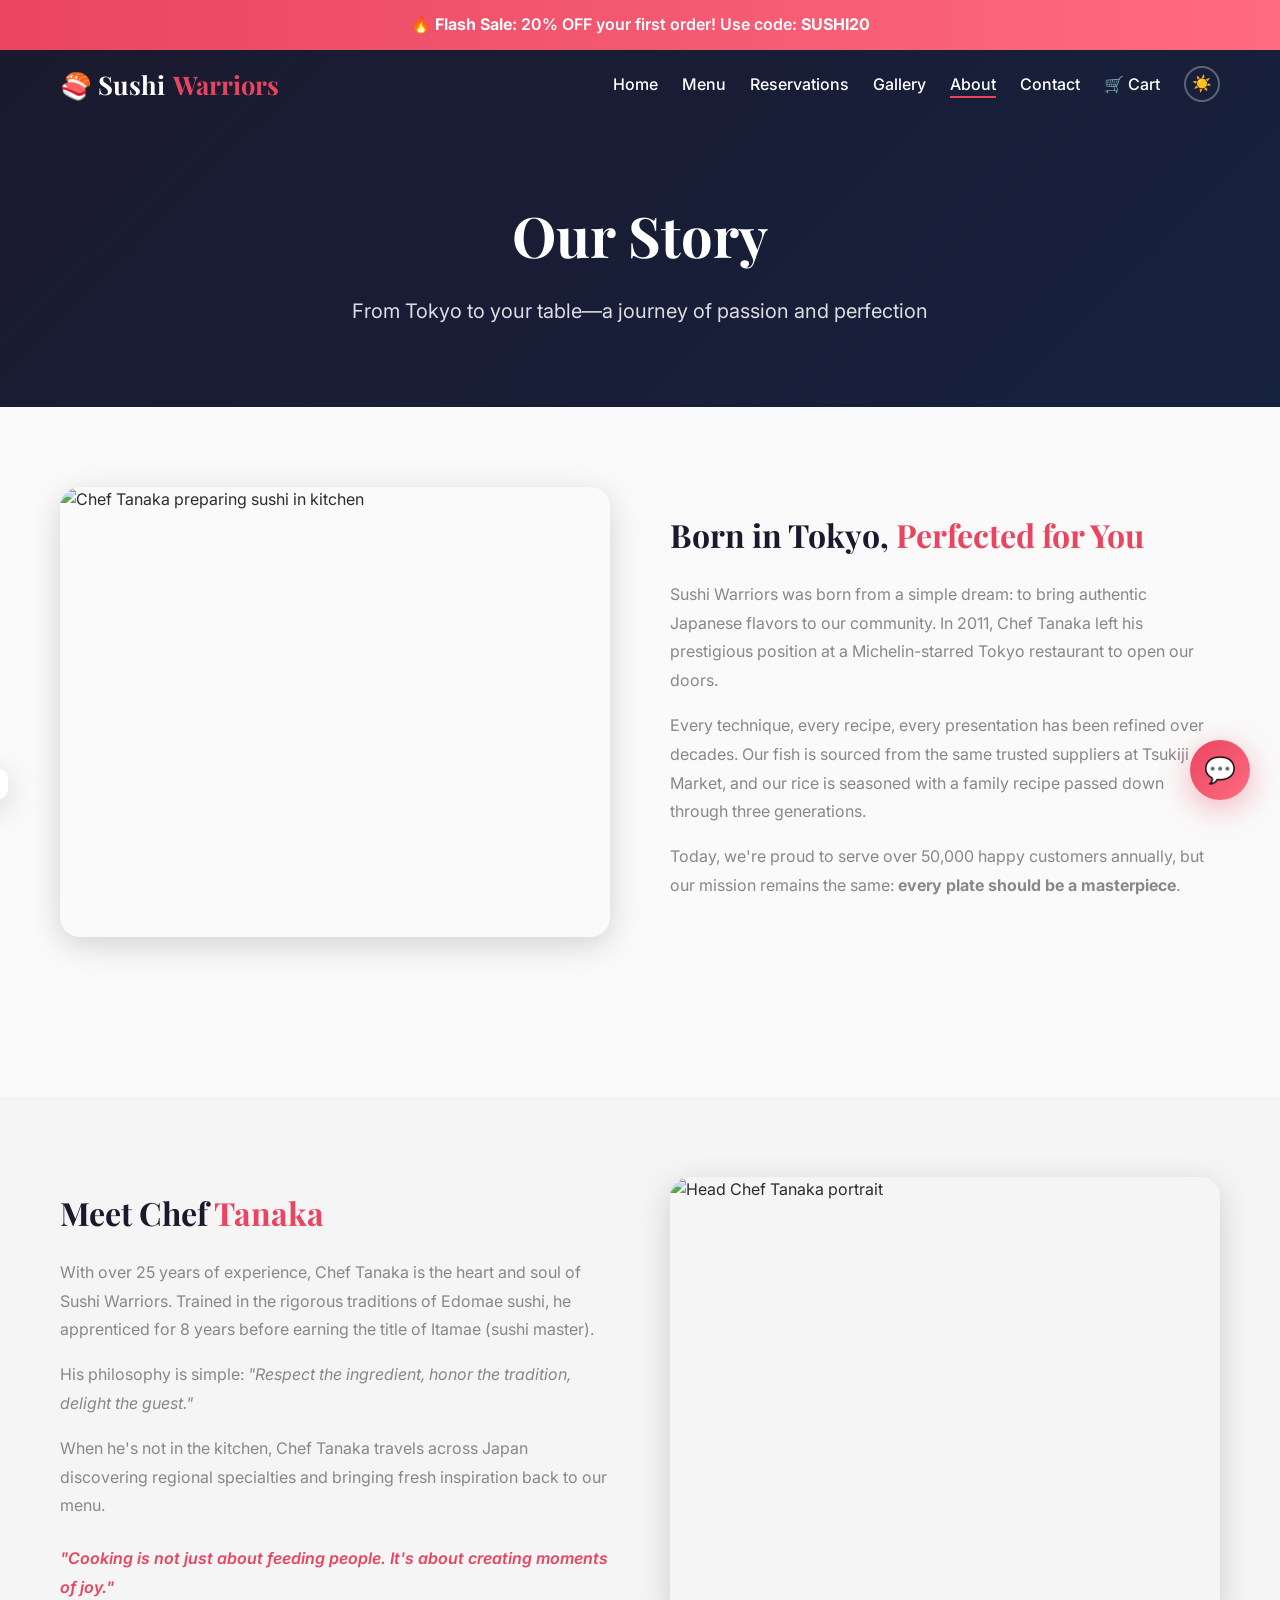
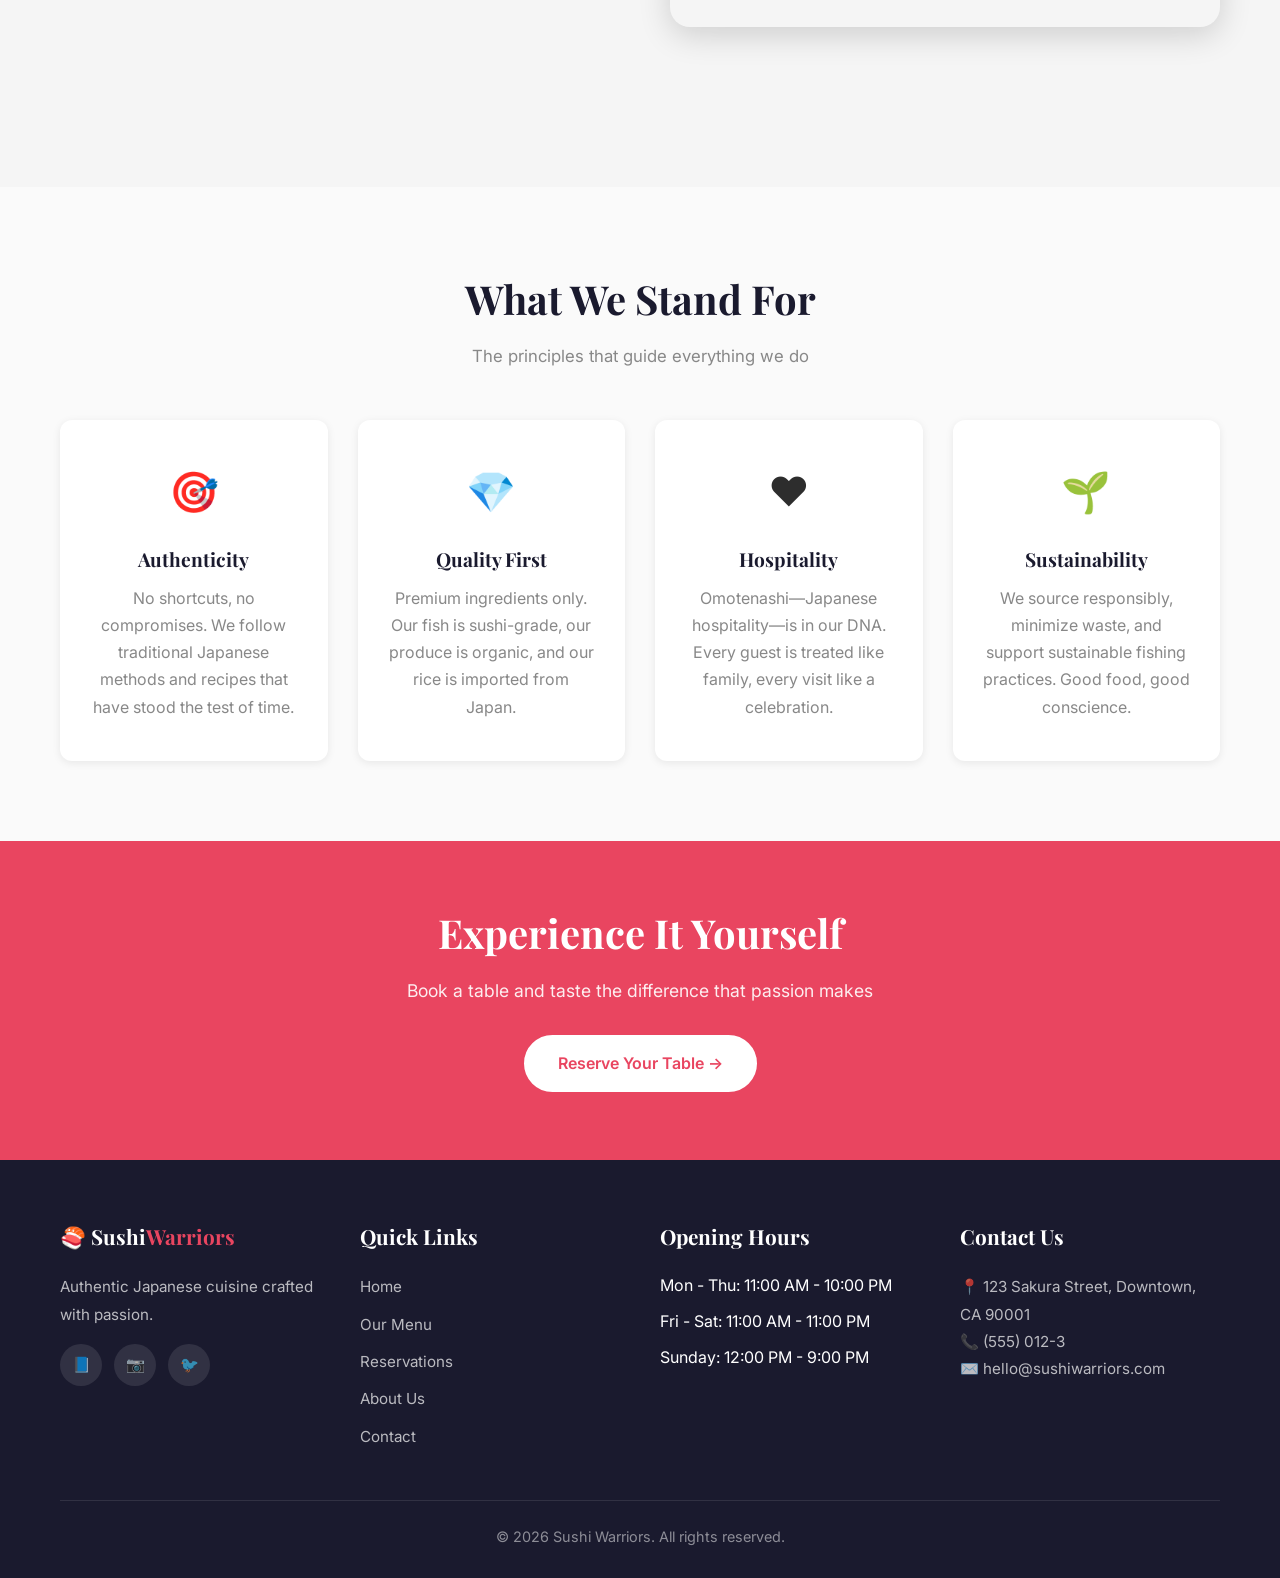
==== about.html @ fa650b47 "Resturant demo" ====
<!DOCTYPE html>
<html lang="en">
<head>
    <meta charset="UTF-8">
    <meta name="viewport" content="width=device-width, initial-scale=1.0">
    <meta name="description" content="Learn about Sushi Warriors - our story, master chefs, and commitment to authentic Japanese cuisine. 15+ years of culinary excellence.">
    <meta name="keywords" content="about sushi restaurant, Japanese chef, restaurant story, authentic Japanese cuisine">
    <title>About Us | Sushi Warriors - Our Story & Chefs</title>
    <link rel="icon" type="image/svg+xml" href="data:image/svg+xml,<svg xmlns='http://www.w3.org/2000/svg' viewBox='0 0 100 100'><text y='.9em' font-size='90'>🍣</text></svg>">
    <link rel="preconnect" href="https://fonts.googleapis.com">
    <link rel="preconnect" href="https://fonts.gstatic.com" crossorigin>
    <link href="https://fonts.googleapis.com/css2?family=Inter:wght@400;500;600;700&family=Playfair+Display:wght@400;600;700&display=swap" rel="stylesheet">
    <link rel="stylesheet" href="css/style.css">
</head>
<body>
    <!-- Header -->
    <header class="header" id="header">
        <div class="container">
            <nav class="nav">
                <a href="index.html" class="logo">🍣 Sushi<span>Warriors</span></a>
                <ul class="nav-menu" id="navMenu">
                    <li><a href="index.html" class="nav-link">Home</a></li>
                    <li><a href="menu.html" class="nav-link">Menu</a></li>
                    <li><a href="reservations.html" class="nav-link">Reservations</a></li>
                    <li><a href="gallery.html" class="nav-link">Gallery</a></li>
                    <li><a href="about.html" class="nav-link active">About</a></li>
                    <li><a href="contact.html" class="nav-link">Contact</a></li>
                    <li>
                        <a href="cart.html" class="nav-link nav-cart">
                            🛒 Cart
                            <span class="cart-count" id="cartCount">0</span>
                        </a>
                    </li>
                </ul>
                <div class="menu-toggle" id="menuToggle">
                    <span></span>
                    <span></span>
                    <span></span>
                </div>
            </nav>
        </div>
    </header>

    <main>
        <!-- Page Header -->
        <section class="page-header">
            <div class="container">
                <h1>Our Story</h1>
                <p>From Tokyo to your table—a journey of passion and perfection</p>
            </div>
        </section>

        <!-- Story Section -->
        <section class="section">
            <div class="container">
                <div class="about-story">
                    <div class="about-image reveal-left">
                        <img src="https://images.unsplash.com/photo-1556910103-1c02745aae4d?w=800&q=80" alt="Chef Tanaka preparing sushi in kitchen">
                    </div>
                    <div class="about-text reveal-right">
                        <h2>Born in Tokyo, <span style="color: var(--secondary);">Perfected for You</span></h2>
                        <p>Sushi Warriors was born from a simple dream: to bring authentic Japanese flavors to our community. In 2011, Chef Tanaka left his prestigious position at a Michelin-starred Tokyo restaurant to open our doors.</p>
                        <p>Every technique, every recipe, every presentation has been refined over decades. Our fish is sourced from the same trusted suppliers at Tsukiji Market, and our rice is seasoned with a family recipe passed down through three generations.</p>
                        <p>Today, we're proud to serve over 50,000 happy customers annually, but our mission remains the same: <strong>every plate should be a masterpiece</strong>.</p>
                    </div>
                </div>
            </div>
        </section>

        <!-- Chef Profile -->
        <section class="section" style="background: var(--gray-light);">
            <div class="container">
                <div class="about-story" style="direction: rtl;">
                    <div class="about-image reveal-right" style="direction: ltr;">
                        <img src="https://images.unsplash.com/photo-1581299894007-aaa50297cf16?w=800&q=80" alt="Head Chef Tanaka portrait">
                    </div>
                    <div class="about-text reveal-left" style="direction: ltr;">
                        <h2>Meet Chef <span style="color: var(--secondary);">Tanaka</span></h2>
                        <p>With over 25 years of experience, Chef Tanaka is the heart and soul of Sushi Warriors. Trained in the rigorous traditions of Edomae sushi, he apprenticed for 8 years before earning the title of Itamae (sushi master).</p>
                        <p>His philosophy is simple: <em>"Respect the ingredient, honor the tradition, delight the guest."</em></p>
                        <p>When he's not in the kitchen, Chef Tanaka travels across Japan discovering regional specialties and bringing fresh inspiration back to our menu.</p>
                        <div style="margin-top: 24px;">
                            <p style="font-style: italic; color: var(--secondary); font-weight: 600;">"Cooking is not just about feeding people. It's about creating moments of joy."</p>
                        </div>
                    </div>
                </div>
            </div>
        </section>

        <!-- Values Section -->
        <section class="section">
            <div class="container">
                <h2 class="section-title reveal">What We Stand For</h2>
                <p class="section-subtitle reveal">The principles that guide everything we do</p>
                
                <div class="values-grid">
                    <div class="value-card reveal">
                        <div class="value-icon">🎯</div>
                        <h3 class="value-title">Authenticity</h3>
                        <p class="value-text">No shortcuts, no compromises. We follow traditional Japanese methods and recipes that have stood the test of time.</p>
                    </div>
                    
                    <div class="value-card reveal">
                        <div class="value-icon">💎</div>
                        <h3 class="value-title">Quality First</h3>
                        <p class="value-text">Premium ingredients only. Our fish is sushi-grade, our produce is organic, and our rice is imported from Japan.</p>
                    </div>
                    
                    <div class="value-card reveal">
                        <div class="value-icon">❤️</div>
                        <h3 class="value-title">Hospitality</h3>
                        <p class="value-text">Omotenashi—Japanese hospitality—is in our DNA. Every guest is treated like family, every visit like a celebration.</p>
                    </div>
                    
                    <div class="value-card reveal">
                        <div class="value-icon">🌱</div>
                        <h3 class="value-title">Sustainability</h3>
                        <p class="value-text">We source responsibly, minimize waste, and support sustainable fishing practices. Good food, good conscience.</p>
                    </div>
                </div>
            </div>
        </section>

        <!-- CTA Banner -->
        <section class="cta-banner">
            <div class="container">
                <div class="cta-content">
                    <h2>Experience It Yourself</h2>
                    <p>Book a table and taste the difference that passion makes</p>
                    <a href="reservations.html" class="btn btn-secondary">Reserve Your Table →</a>
                </div>
            </div>
        </section>
    </main>

    <!-- Footer -->
    <footer class="footer">
        <div class="container">
            <div class="footer-grid">
                <div class="footer-col">
                    <h3>🍣 Sushi<span style="color: var(--secondary);">Warriors</span></h3>
                    <p>Authentic Japanese cuisine crafted with passion.</p>
                    <div class="footer-social">
                        <a href="https://facebook.com/sushiwarriors" target="_blank" rel="noopener" class="social-link" aria-label="Facebook">📘</a>
                        <a href="https://instagram.com/sushiwarriors" target="_blank" rel="noopener" class="social-link" aria-label="Instagram">📷</a>
                        <a href="https://twitter.com/sushiwarriors" target="_blank" rel="noopener" class="social-link" aria-label="Twitter">🐦</a>
                    </div>
                </div>
                <div class="footer-col">
                    <h3>Quick Links</h3>
                    <ul>
                        <li><a href="index.html">Home</a></li>
                        <li><a href="menu.html">Our Menu</a></li>
                        <li><a href="reservations.html">Reservations</a></li>
                        <li><a href="about.html">About Us</a></li>
                        <li><a href="contact.html">Contact</a></li>
                    </ul>
                </div>
                <div class="footer-col">
                    <h3>Opening Hours</h3>
                    <ul>
                        <li>Mon - Thu: 11:00 AM - 10:00 PM</li>
                        <li>Fri - Sat: 11:00 AM - 11:00 PM</li>
                        <li>Sunday: 12:00 PM - 9:00 PM</li>
                    </ul>
                </div>
                <div class="footer-col">
                    <h3>Contact Us</h3>
                    <p>📍 123 Sakura Street, Downtown, CA 90001</p>
                    <p>📞 <a href="tel:+15550123">(555) 012-3</a></p>
                    <p>✉️ <a href="mailto:hello@sushiwarriors.com">hello@sushiwarriors.com</a></p>
                </div>
            </div>
            <div class="footer-bottom">
                <p>&copy; 2026 Sushi Warriors. All rights reserved.</p>
            </div>
        </div>
    </footer>

    <!-- Toast Notification -->
    <div class="toast" id="toast">
        <span class="toast-icon">✓</span>
        <span class="toast-message" id="toastMessage">Success!</span>
    </div>

    <!-- Back to Top Button -->
    <button class="back-to-top" id="backToTop" aria-label="Back to top">↑</button>

    <script src="js/main.js"></script>
    <script src="js/advanced-animations.js"></script>
</body>
</html>
---- css/style.css ----
/* ========================================
   SUSHI WARRIORS - MAIN STYLESHEET
   Modern Japanese Minimalism
   ======================================== */

/* --- CSS VARIABLES --- */
:root {
  --primary: #1A1A2E;
  --secondary: #E94560;
  --accent: #F5A623;
  --background: #FAFAFA;
  --text: #2D2D2D;
  --white: #FFFFFF;
  --gray-light: #F5F5F5;
  --gray: #E0E0E0;
  --gray-dark: #888888;
  --success: #28A745;
  --font-heading: 'Playfair Display', serif;
  --font-body: 'Inter', sans-serif;
  --shadow-sm: 0 2px 8px rgba(0,0,0,0.08);
  --shadow-md: 0 4px 16px rgba(0,0,0,0.12);
  --shadow-lg: 0 8px 32px rgba(0,0,0,0.16);
  --shadow-hover: 0 12px 40px rgba(0,0,0,0.18);
  --radius-sm: 8px;
  --radius-md: 12px;
  --radius-lg: 20px;
  --transition: all 0.3s cubic-bezier(0.4, 0, 0.2, 1);
}

/* --- DARK MODE --- */
[data-theme="dark"] {
  --primary: #E8E8E8;
  --secondary: #FF6B81;
  --accent: #FFD700;
  --background: #0D0D1A;
  --text: #E0E0E0;
  --white: #16162A;
  --gray-light: #1A1A30;
  --gray: #2A2A45;
  --gray-dark: #A0A0B8;
  --shadow-sm: 0 2px 8px rgba(0,0,0,0.4);
  --shadow-md: 0 4px 16px rgba(0,0,0,0.5);
  --shadow-lg: 0 8px 32px rgba(0,0,0,0.6);
  --shadow-hover: 0 12px 40px rgba(0,0,0,0.7);
}

/* Dark mode - keep all page backgrounds dark */
[data-theme="dark"] .hero,
[data-theme="dark"] .page-header,
[data-theme="dark"] .testimonials {
  background: linear-gradient(135deg, #0A0A14 0%, #0D1117 50%, #0F1419 100%) !important;
}

[data-theme="dark"] .cta-banner {
  background: #B8354A;
}

[data-theme="dark"] .footer {
  background: #0A0A14;
}

[data-theme="dark"] .intro,
[data-theme="dark"] .why-us {
  background: var(--white);
}

[data-theme="dark"] .featured {
  background: var(--gray-light);
}

[data-theme="dark"] .header.scrolled {
  background: #0D0D1A;
  border-bottom: 1px solid rgba(255,255,255,0.08);
}

/* Dark mode nav links - always visible */
[data-theme="dark"] .nav-link {
  color: #FFFFFF !important;
}

[data-theme="dark"] .header.scrolled .nav-link {
  color: #F0F0F0 !important;
}

[data-theme="dark"] .nav-link:hover,
[data-theme="dark"] .nav-link.active {
  color: #FF6B81 !important;
}

/* Dark mode logo */
[data-theme="dark"] .logo {
  color: #FFFFFF !important;
}

[data-theme="dark"] .header.scrolled .logo {
  color: #F0F0F0 !important;
}

/* Dark mode mobile menu */
[data-theme="dark"] .nav-menu {
  background: #0D0D1A;
}

/* Dark mode hamburger */
[data-theme="dark"] .menu-toggle span {
  background: #FFFFFF;
}

[data-theme="dark"] .header.scrolled .menu-toggle span {
  background: #F0F0F0;
}

/* Dark mode toggle button */
[data-theme="dark"] .dark-mode-toggle {
  border-color: rgba(255,255,255,0.5);
}

[data-theme="dark"] .header.scrolled .dark-mode-toggle {
  border-color: rgba(255,255,255,0.3);
}

[data-theme="dark"] .dish-card,
[data-theme="dark"] .menu-item,
[data-theme="dark"] .feature-card,
[data-theme="dark"] .value-card,
[data-theme="dark"] .contact-card,
[data-theme="dark"] .cart-items,
[data-theme="dark"] .cart-summary,
[data-theme="dark"] .reservation-form,
[data-theme="dark"] .contact-form {
  background: #16162A;
  color: #E0E0E0;
}

[data-theme="dark"] .dish-name,
[data-theme="dark"] .menu-item-name,
[data-theme="dark"] .feature-title,
[data-theme="dark"] .value-title {
  color: #E8E8E8;
}

[data-theme="dark"] .dish-description,
[data-theme="dark"] .menu-item-desc,
[data-theme="dark"] .feature-text,
[data-theme="dark"] .value-text {
  color: #A0A0B8;
}

[data-theme="dark"] .section-title {
  color: #E8E8E8;
}

[data-theme="dark"] .intro-text h2,
[data-theme="dark"] .about-text h2 {
  color: #E8E8E8;
}

[data-theme="dark"] .form-group label {
  color: #E8E8E8;
}

[data-theme="dark"] .form-group input,
[data-theme="dark"] .form-group select,
[data-theme="dark"] .form-group textarea {
  background: #1A1A30;
  border-color: #2A2A45;
  color: #E0E0E0;
}

[data-theme="dark"] .map-container {
  background: #1A1A30;
  color: #A0A0B8;
}

[data-theme="dark"] .testimonial-card {
  background: rgba(255,255,255,0.04);
  border-color: rgba(255,255,255,0.06);
}

[data-theme="dark"] .urgency-banner {
  background: linear-gradient(90deg, #FF6B81, #FF4757);
}

[data-theme="dark"] .floating-cta {
  box-shadow: 0 8px 32px rgba(255,107,129,0.4);
}

[data-theme="dark"] .social-proof-popup {
  border-left-color: #FF6B81;
}

[data-theme="dark"] .scroll-progress {
  box-shadow: 0 0 10px rgba(255,107,129,0.5);
}

[data-theme="dark"] .menu-section-title {
  color: #E8E8E8;
}

/* Dark mode toggle */
.dark-mode-toggle {
  background: none;
  border: 2px solid rgba(255,255,255,0.3);
  border-radius: 50%;
  width: 36px;
  height: 36px;
  display: inline-flex;
  align-items: center;
  justify-content: center;
  cursor: pointer;
  transition: var(--transition);
  font-size: 1rem;
  padding: 0;
  flex-shrink: 0;
  line-height: 1;
}

.header.scrolled .dark-mode-toggle {
  border-color: rgba(0,0,0,0.2);
}

.dark-mode-toggle:hover {
  transform: rotate(180deg) scale(1.1);
  border-color: var(--secondary);
}

/* --- RESET --- */
*, *::before, *::after {
  box-sizing: border-box;
  margin: 0;
  padding: 0;
}

html {
  scroll-behavior: smooth;
  font-size: 16px;
}

body {
  font-family: var(--font-body);
  color: var(--text);
  background: var(--background);
  line-height: 1.6;
  overflow-x: hidden;
}

img {
  max-width: 100%;
  height: auto;
  display: block;
}

a {
  text-decoration: none;
  color: inherit;
  transition: var(--transition);
}

ul {
  list-style: none;
}

/* --- UTILITY --- */
.container {
  width: 100%;
  max-width: 1200px;
  margin: 0 auto;
  padding: 0 20px;
}

.section {
  padding: 80px 0;
}

.section-title {
  font-family: var(--font-heading);
  font-size: clamp(1.8rem, 4vw, 2.5rem);
  text-align: center;
  margin-bottom: 12px;
  color: var(--primary);
}

.section-subtitle {
  text-align: center;
  color: var(--gray-dark);
  font-size: 1.05rem;
  margin-bottom: 50px;
  max-width: 600px;
  margin-left: auto;
  margin-right: auto;
}

.text-center { text-align: center; }
.mt-1 { margin-top: 10px; }
.mt-2 { margin-top: 20px; }
.mt-3 { margin-top: 30px; }
.mb-1 { margin-bottom: 10px; }
.mb-2 { margin-bottom: 20px; }
.mb-3 { margin-bottom: 30px; }

/* --- BUTTONS --- */
.btn {
  display: inline-block;
  padding: 14px 32px;
  border-radius: 50px;
  font-weight: 600;
  font-size: 1rem;
  cursor: pointer;
  border: none;
  transition: var(--transition);
  text-align: center;
  position: relative;
  overflow: hidden;
}

.btn::after {
  content: '';
  position: absolute;
  top: 50%;
  left: 50%;
  width: 0;
  height: 0;
  background: rgba(255,255,255,0.2);
  border-radius: 50%;
  transform: translate(-50%, -50%);
  transition: width 0.6s, height 0.6s;
}

.btn:active::after {
  width: 300px;
  height: 300px;
}

.btn-primary {
  background: var(--secondary);
  color: #FFFFFF;
  box-shadow: 0 4px 15px rgba(233,69,96,0.4);
}

.btn-primary:hover {
  background: #D63A52;
  transform: translateY(-3px);
  box-shadow: 0 6px 20px rgba(233,69,96,0.5);
}

.btn-secondary {
  background: transparent;
  color: #FFFFFF;
  border: 2px solid #FFFFFF;
}

.btn-secondary:hover {
  background: #FFFFFF;
  color: var(--primary);
  transform: translateY(-3px);
}

.btn-outline {
  background: transparent;
  color: var(--secondary);
  border: 2px solid var(--secondary);
}

.btn-outline:hover {
  background: var(--secondary);
  color: #FFFFFF;
  transform: translateY(-3px);
}

.btn-sm {
  padding: 10px 24px;
  font-size: 0.9rem;
}

.btn-lg {
  padding: 16px 40px;
  font-size: 1.1rem;
}

/* --- HEADER / NAV --- */
.header {
  position: fixed;
  top: 0;
  left: 0;
  width: 100%;
  z-index: 1000;
  background: transparent;
  transition: var(--transition);
  padding: 20px 0;
}

.header.scrolled {
  background: var(--white);
  box-shadow: var(--shadow-sm);
  padding: 12px 0;
}

.header.scrolled .nav-link {
  color: var(--text);
}

.header.scrolled .nav-link:hover,
.header.scrolled .nav-link.active {
  color: var(--secondary);
}

.header.scrolled .logo {
  color: var(--primary);
}

.nav {
  display: flex;
  justify-content: space-between;
  align-items: center;
}

.logo {
  font-family: var(--font-heading);
  font-size: 1.6rem;
  font-weight: 700;
  color: #FFFFFF;
  display: flex;
  align-items: center;
  gap: 8px;
  white-space: nowrap;
  z-index: 1002;
}

.logo span {
  color: var(--secondary);
}

.nav-menu {
  display: flex;
  align-items: center;
  gap: 24px;
  flex-wrap: nowrap;
}

.nav-link {
  color: #FFFFFF;
  font-weight: 500;
  position: relative;
  padding: 4px 0;
  white-space: nowrap;
}

.nav-link::after {
  content: '';
  position: absolute;
  bottom: 0;
  left: 0;
  width: 0;
  height: 2px;
  background: var(--secondary);
  transition: var(--transition);
}

.nav-link:hover::after,
.nav-link.active::after {
  width: 100%;
}

.nav-cart {
  position: relative;
  display: inline-flex;
  align-items: center;
  gap: 6px;
}

.cart-count {
  position: absolute;
  top: -8px;
  right: -12px;
  background: var(--secondary);
  color: #FFFFFF;
  font-size: 0.7rem;
  font-weight: 700;
  width: 18px;
  height: 18px;
  border-radius: 50%;
  display: flex;
  align-items: center;
  justify-content: center;
}

.menu-toggle {
  display: none;
  flex-direction: column;
  gap: 5px;
  cursor: pointer;
  padding: 8px;
  z-index: 1001;
}

.menu-toggle span {
  width: 28px;
  height: 3px;
  background: #FFFFFF;
  border-radius: 2px;
  transition: var(--transition);
}

.header.scrolled .menu-toggle span {
  background: var(--primary);
}

.menu-toggle.active span:nth-child(1) {
  transform: rotate(45deg) translate(6px, 6px);
}

.menu-toggle.active span:nth-child(2) {
  opacity: 0;
}

.menu-toggle.active span:nth-child(3) {
  transform: rotate(-45deg) translate(6px, -6px);
}

/* --- HERO --- */
.hero {
  min-height: 100vh;
  display: flex;
  align-items: center;
  justify-content: center;
  position: relative;
  background: linear-gradient(135deg, #1A1A2E 0%, #16213E 50%, #0F3460 100%);
  overflow: hidden;
}

.hero::before {
  content: '';
  position: absolute;
  top: 0;
  left: 0;
  width: 100%;
  height: 100%;
  background: url('../images/hero-bg.jpg') center/cover no-repeat;
  opacity: 0.25;
}

.hero-content {
  position: relative;
  z-index: 2;
  text-align: center;
  color: #FFFFFF;
  padding: 20px;
}

.hero-badge {
  display: inline-block;
  background: rgba(255,255,255,0.15);
  backdrop-filter: blur(10px);
  padding: 8px 20px;
  border-radius: 50px;
  font-size: 0.9rem;
  margin-bottom: 24px;
  border: 1px solid rgba(255,255,255,0.2);
}

.hero-title {
  font-family: var(--font-heading);
  font-size: clamp(2.5rem, 7vw, 4.5rem);
  font-weight: 700;
  line-height: 1.1;
  margin-bottom: 20px;
}

.hero-title span {
  color: var(--secondary);
}

.hero-description {
  font-size: clamp(1rem, 2.5vw, 1.25rem);
  color: rgba(255,255,255,0.85);
  max-width: 600px;
  margin: 0 auto 40px;
  line-height: 1.7;
}

.hero-buttons {
  display: flex;
  gap: 16px;
  justify-content: center;
  flex-wrap: wrap;
}

.hero-scroll {
  position: absolute;
  bottom: 40px;
  left: 50%;
  transform: translateX(-50%);
  animation: bounce 2s infinite;
}

.hero-scroll svg {
  width: 32px;
  height: 32px;
  stroke: #FFFFFF;
  opacity: 0.6;
}

@keyframes bounce {
  0%, 20%, 50%, 80%, 100% { transform: translateX(-50%) translateY(0); }
  40% { transform: translateX(-50%) translateY(-12px); }
  60% { transform: translateX(-50%) translateY(-6px); }
}

/* --- INTRO --- */
.intro {
  background: var(--white);
}

.intro-grid {
  display: grid;
  grid-template-columns: 1fr 1fr;
  gap: 60px;
  align-items: center;
}

.intro-image {
  border-radius: var(--radius-lg);
  overflow: hidden;
  box-shadow: var(--shadow-lg);
  position: relative;
}

.intro-image::after {
  content: '';
  position: absolute;
  top: -20px;
  left: -20px;
  width: 100%;
  height: 100%;
  border: 3px solid var(--secondary);
  border-radius: var(--radius-lg);
  z-index: -1;
}

.intro-image img {
  width: 100%;
  height: 400px;
  object-fit: cover;
  transition: var(--transition);
}

.intro-image:hover img {
  transform: scale(1.05);
}

.intro-text h2 {
  font-family: var(--font-heading);
  font-size: clamp(1.8rem, 4vw, 2.5rem);
  color: var(--primary);
  margin-bottom: 20px;
}

.intro-text h2 span {
  color: var(--secondary);
}

.intro-text p {
  color: var(--gray-dark);
  margin-bottom: 24px;
  line-height: 1.8;
}

.intro-stats {
  display: flex;
  gap: 40px;
  margin-top: 30px;
}

.stat {
  text-align: center;
}

.stat-number {
  font-family: var(--font-heading);
  font-size: 2.2rem;
  font-weight: 700;
  color: var(--secondary);
}

.stat-label {
  font-size: 0.85rem;
  color: var(--gray-dark);
  margin-top: 4px;
}

/* --- FEATURED DISHES --- */
.featured {
  background: var(--gray-light);
}

.dishes-grid {
  display: grid;
  grid-template-columns: repeat(auto-fit, minmax(280px, 1fr));
  gap: 30px;
}

.dish-card {
  background: var(--white);
  border-radius: var(--radius-md);
  overflow: hidden;
  box-shadow: var(--shadow-sm);
  transition: var(--transition);
  position: relative;
}

.dish-card:hover {
  transform: translateY(-8px);
  box-shadow: var(--shadow-hover);
}

.dish-image {
  position: relative;
  overflow: hidden;
  height: 220px;
}

.dish-image img {
  width: 100%;
  height: 100%;
  object-fit: cover;
  transition: var(--transition);
}

.dish-card:hover .dish-image img {
  transform: scale(1.1);
}

.dish-badge {
  position: absolute;
  top: 12px;
  left: 12px;
  background: var(--accent);
  color: #FFFFFF;
  padding: 4px 12px;
  border-radius: 50px;
  font-size: 0.75rem;
  font-weight: 600;
}

.dish-info {
  padding: 20px;
}

.dish-name {
  font-family: var(--font-heading);
  font-size: 1.25rem;
  margin-bottom: 8px;
  color: var(--primary);
}

.dish-description {
  font-size: 0.9rem;
  color: var(--gray-dark);
  margin-bottom: 16px;
  line-height: 1.6;
}

.dish-footer {
  display: flex;
  justify-content: space-between;
  align-items: center;
}

.dish-price {
  font-size: 1.3rem;
  font-weight: 700;
  color: var(--secondary);
}

.add-to-cart {
  background: var(--primary);
  color: #FFFFFF;
  border: none;
  padding: 10px 18px;
  border-radius: 50px;
  font-size: 0.85rem;
  font-weight: 600;
  cursor: pointer;
  transition: var(--transition);
  display: flex;
  align-items: center;
  gap: 6px;
}

.add-to-cart:hover {
  background: var(--secondary);
  transform: scale(1.05);
}

.add-to-cart.added {
  background: var(--success);
}

/* --- WHY CHOOSE US --- */
.why-us {
  background: var(--white);
}

.features-grid {
  display: grid;
  grid-template-columns: repeat(auto-fit, minmax(250px, 1fr));
  gap: 30px;
}

.feature-card {
  text-align: center;
  padding: 40px 24px;
  border-radius: var(--radius-md);
  background: var(--gray-light);
  transition: var(--transition);
}

.feature-card:hover {
  background: var(--white);
  transform: translateY(-6px);
  box-shadow: var(--shadow-md);
}

.feature-icon {
  width: 70px;
  height: 70px;
  background: linear-gradient(135deg, var(--secondary), #FF6B81);
  border-radius: 50%;
  display: flex;
  align-items: center;
  justify-content: center;
  margin: 0 auto 20px;
  font-size: 1.8rem;
  color: #FFFFFF;
  transition: var(--transition);
}

.feature-card:hover .feature-icon {
  transform: scale(1.1) rotate(5deg);
}

.feature-title {
  font-family: var(--font-heading);
  font-size: 1.2rem;
  margin-bottom: 10px;
  color: var(--primary);
}

.feature-text {
  font-size: 0.95rem;
  color: var(--gray-dark);
  line-height: 1.7;
}

/* --- TESTIMONIALS --- */
.testimonials {
  background: linear-gradient(135deg, var(--primary) 0%, #16213E 100%);
  color: #FFFFFF;
}

.testimonials .section-title {
  color: #FFFFFF;
}

.testimonials .section-subtitle {
  color: rgba(255,255,255,0.7);
}

.testimonials-grid {
  display: grid;
  grid-template-columns: repeat(auto-fit, minmax(300px, 1fr));
  gap: 30px;
}

.testimonial-card {
  background: rgba(255,255,255,0.08);
  backdrop-filter: blur(10px);
  border: 1px solid rgba(255,255,255,0.1);
  border-radius: var(--radius-md);
  padding: 30px;
  transition: var(--transition);
}

.testimonial-card:hover {
  background: rgba(255,255,255,0.12);
  transform: translateY(-5px);
}

.testimonial-stars {
  color: var(--accent);
  font-size: 1.1rem;
  margin-bottom: 16px;
}

.testimonial-text {
  font-size: 1rem;
  line-height: 1.8;
  margin-bottom: 20px;
  color: rgba(255,255,255,0.9);
  font-style: italic;
}

.testimonial-author {
  display: flex;
  align-items: center;
  gap: 12px;
}

.author-avatar {
  width: 50px;
  height: 50px;
  border-radius: 50%;
  background: var(--secondary);
  display: flex;
  align-items: center;
  justify-content: center;
  font-weight: 700;
  font-size: 1.1rem;
  color: #FFFFFF;
}

.author-info h4 {
  font-size: 1rem;
  margin-bottom: 2px;
}

.author-info p {
  font-size: 0.8rem;
  color: rgba(255,255,255,0.6);
}

/* --- CTA BANNER --- */
.cta-banner {
  background: var(--secondary);
  padding: 60px 0;
  text-align: center;
}

.cta-content h2 {
  font-family: var(--font-heading);
  font-size: clamp(1.8rem, 4vw, 2.5rem);
  color: #FFFFFF;
  margin-bottom: 12px;
}

.cta-content p {
  color: rgba(255,255,255,0.9);
  font-size: 1.1rem;
  margin-bottom: 30px;
}

.cta-content .btn-secondary {
  border-color: #FFFFFF;
  color: var(--secondary);
  background: #FFFFFF;
}

.cta-content .btn-secondary:hover {
  background: transparent;
  color: #FFFFFF;
}

/* --- FOOTER --- */
.footer {
  background: var(--primary);
  color: #FFFFFF;
  padding: 60px 0 30px;
}

.footer-grid {
  display: grid;
  grid-template-columns: repeat(auto-fit, minmax(220px, 1fr));
  gap: 40px;
  margin-bottom: 40px;
}

.footer-col h3 {
  font-family: var(--font-heading);
  font-size: 1.3rem;
  margin-bottom: 20px;
  color: #FFFFFF;
}

.footer-col p,
.footer-col a {
  color: rgba(255,255,255,0.7);
  font-size: 0.95rem;
  line-height: 1.8;
}

.footer-col a:hover {
  color: var(--secondary);
}

.footer-col ul li {
  margin-bottom: 10px;
}

.footer-col ul li a {
  display: block;
  transition: var(--transition);
}

.footer-col ul li a:hover {
  padding-left: 8px;
}

.footer-social {
  display: flex;
  gap: 12px;
  margin-top: 16px;
}

.social-link {
  width: 42px;
  height: 42px;
  border-radius: 50%;
  background: rgba(255,255,255,0.1);
  display: flex;
  align-items: center;
  justify-content: center;
  transition: var(--transition);
}

.social-link:hover {
  background: var(--secondary);
  transform: translateY(-3px);
}

.footer-bottom {
  border-top: 1px solid rgba(255,255,255,0.1);
  padding-top: 24px;
  text-align: center;
  color: rgba(255,255,255,0.5);
  font-size: 0.9rem;
}

.footer-bottom a {
  color: var(--secondary);
}

/* --- PAGE HEADER --- */
.page-header {
  background: linear-gradient(135deg, var(--primary) 0%, #16213E 100%);
  padding: 140px 0 60px;
  text-align: center;
  color: #FFFFFF;
}

.page-header h1 {
  font-family: var(--font-heading);
  font-size: clamp(2rem, 5vw, 3rem);
  margin-bottom: 12px;
}

.page-header p {
  color: rgba(255,255,255,0.8);
  font-size: 1.1rem;
}

/* --- FLIP CARDS --- */
.menu-grid {
  display: grid;
  grid-template-columns: repeat(auto-fit, minmax(260px, 1fr));
  gap: 24px;
  perspective: 1000px;
}

.flip-card {
  min-height: 360px;
  cursor: pointer;
}

.flip-card-inner {
  position: relative;
  width: 100%;
  height: 100%;
  transition: transform 0.7s cubic-bezier(0.4,0,0.2,1);
  transform-style: preserve-3d;
}

.flip-card.flipped .flip-card-inner {
  transform: rotateY(180deg);
}

.flip-card-front,
.flip-card-back {
  position: absolute;
  width: 100%;
  height: 100%;
  backface-visibility: hidden;
  -webkit-backface-visibility: hidden;
  border-radius: var(--radius-md);
  overflow: hidden;
  display: flex;
  flex-direction: column;
}

.flip-card-front {
  background: var(--white);
  box-shadow: var(--shadow-sm);
}

.flip-card-front:hover {
  box-shadow: var(--shadow-md);
}

.flip-card-image {
  width: 100%;
  height: 200px;
  overflow: hidden;
}

.flip-card-image img {
  width: 100%;
  height: 100%;
  object-fit: cover;
  transition: transform 0.4s ease;
}

.flip-card-front:hover .flip-card-image img {
  transform: scale(1.08);
}

.flip-card-info {
  padding: 16px;
  flex: 1;
  display: flex;
  justify-content: space-between;
  align-items: center;
}

.flip-card-name {
  font-family: var(--font-heading);
  font-size: 1.15rem;
  color: var(--primary);
  margin: 0;
}

.flip-card-price {
  font-weight: 700;
  color: var(--secondary);
  font-size: 1.1rem;
  white-space: nowrap;
}

.flip-card-front .flip-add-btn {
  margin: 0 16px 12px;
  width: auto;
}

.flip-hint {
  text-align: center;
  font-size: 0.75rem;
  color: var(--gray-dark);
  padding-bottom: 12px;
  opacity: 0.7;
}

/* Flip card back */
.flip-card-back {
  background: linear-gradient(135deg, #1A1A2E 0%, #16213E 100%);
  color: #FFFFFF;
  padding: 24px;
  transform: rotateY(180deg);
  justify-content: space-between;
}

.flip-card-back h3 {
  font-family: var(--font-heading);
  font-size: 1.3rem;
  margin: 0 0 12px 0;
  color: var(--accent);
}

.flip-description {
  font-size: 0.9rem;
  line-height: 1.6;
  color: rgba(255,255,255,0.85);
  margin-bottom: 16px;
}

.flip-nutrition {
  display: grid;
  grid-template-columns: 1fr 1fr;
  gap: 8px;
  margin-bottom: 16px;
}

.flip-nutrition-item {
  background: rgba(255,255,255,0.1);
  padding: 10px;
  border-radius: var(--radius-sm);
  text-align: center;
  font-size: 0.75rem;
  color: rgba(255,255,255,0.7);
}

.flip-nutrition-item strong {
  display: block;
  color: var(--accent);
  font-size: 1rem;
  margin-bottom: 2px;
}

.flip-card-back .flip-add-btn-back {
  width: 100%;
  margin-bottom: 8px;
}

.flip-hint-back {
  text-align: center;
  font-size: 0.75rem;
  color: rgba(255,255,255,0.5);
  margin: 0;
}

/* --- MENU (old structure, kept for compatibility) --- */
.menu-categories {
  display: flex;
  justify-content: center;
  flex-wrap: wrap;
  gap: 12px;
  margin-bottom: 50px;
}

.category-btn {
  padding: 10px 24px;
  border-radius: 50px;
  border: 2px solid var(--gray);
  background: var(--white);
  cursor: pointer;
  font-weight: 500;
  transition: var(--transition);
}

.category-btn:hover,
.category-btn.active {
  border-color: var(--secondary);
  background: var(--secondary);
  color: #FFFFFF;
}

.menu-section {
  margin-bottom: 60px;
}

.menu-section-title {
  font-family: var(--font-heading);
  font-size: 1.8rem;
  color: var(--primary);
  margin-bottom: 30px;
  padding-bottom: 12px;
  border-bottom: 3px solid var(--secondary);
  display: inline-block;
}

.menu-grid {
  display: grid;
  grid-template-columns: repeat(auto-fit, minmax(320px, 1fr));
  gap: 24px;
}

.menu-item {
  display: flex;
  gap: 16px;
  background: var(--white);
  padding: 20px;
  border-radius: var(--radius-md);
  box-shadow: var(--shadow-sm);
  transition: var(--transition);
}

.menu-item:hover {
  box-shadow: var(--shadow-md);
  transform: translateX(5px);
}

.menu-item-image {
  width: 90px;
  height: 90px;
  border-radius: var(--radius-sm);
  overflow: hidden;
  flex-shrink: 0;
}

.menu-item-image img {
  width: 100%;
  height: 100%;
  object-fit: cover;
}

.menu-item-info {
  flex: 1;
}

.menu-item-header {
  display: flex;
  justify-content: space-between;
  align-items: flex-start;
  margin-bottom: 6px;
}

.menu-item-name {
  font-family: var(--font-heading);
  font-size: 1.1rem;
  color: var(--primary);
}

.menu-item-price {
  font-weight: 700;
  color: var(--secondary);
  font-size: 1.1rem;
  white-space: nowrap;
}

.menu-item-desc {
  font-size: 0.9rem;
  color: var(--gray-dark);
  margin-bottom: 12px;
  line-height: 1.5;
}

.menu-item-actions {
  display: flex;
  gap: 8px;
}

/* --- CART --- */
.cart-container {
  display: grid;
  grid-template-columns: 2fr 1fr;
  gap: 40px;
  margin-top: 40px;
}

.cart-items {
  background: var(--white);
  border-radius: var(--radius-md);
  box-shadow: var(--shadow-sm);
  overflow: hidden;
}

.cart-item {
  display: flex;
  align-items: center;
  gap: 20px;
  padding: 20px;
  border-bottom: 1px solid var(--gray);
}

.cart-item:last-child {
  border-bottom: none;
}

.cart-item-image {
  width: 80px;
  height: 80px;
  border-radius: var(--radius-sm);
  overflow: hidden;
}

.cart-item-image img {
  width: 100%;
  height: 100%;
  object-fit: cover;
}

.cart-item-info {
  flex: 1;
}

.cart-item-name {
  font-family: var(--font-heading);
  font-size: 1.1rem;
  margin-bottom: 4px;
}

.cart-item-price {
  color: var(--secondary);
  font-weight: 600;
}

.cart-item-quantity {
  display: flex;
  align-items: center;
  gap: 12px;
}

.qty-btn {
  width: 32px;
  height: 32px;
  border-radius: 50%;
  border: 2px solid var(--gray);
  background: var(--white);
  cursor: pointer;
  font-size: 1.1rem;
  display: flex;
  align-items: center;
  justify-content: center;
  transition: var(--transition);
}

.qty-btn:hover {
  border-color: var(--secondary);
  color: var(--secondary);
}

.qty-value {
  font-weight: 600;
  min-width: 24px;
  text-align: center;
}

.cart-item-total {
  font-weight: 700;
  font-size: 1.1rem;
  color: var(--primary);
  min-width: 80px;
  text-align: right;
}

.cart-item-remove {
  background: none;
  border: none;
  color: var(--gray-dark);
  cursor: pointer;
  padding: 8px;
  transition: var(--transition);
}

.cart-item-remove:hover {
  color: var(--secondary);
}

.cart-summary {
  background: var(--white);
  border-radius: var(--radius-md);
  box-shadow: var(--shadow-sm);
  padding: 30px;
  align-self: flex-start;
  position: sticky;
  top: 100px;
}

.cart-summary h3 {
  font-family: var(--font-heading);
  font-size: 1.4rem;
  margin-bottom: 24px;
  color: var(--primary);
}

.summary-row {
  display: flex;
  justify-content: space-between;
  margin-bottom: 12px;
  font-size: 1rem;
}

.summary-row.total {
  border-top: 2px solid var(--gray);
  padding-top: 16px;
  margin-top: 16px;
  font-weight: 700;
  font-size: 1.2rem;
  color: var(--primary);
}

.cart-summary .btn {
  width: 100%;
  margin-top: 24px;
}

.cart-empty {
  text-align: center;
  padding: 60px 20px;
}

.cart-empty-icon {
  font-size: 4rem;
  margin-bottom: 20px;
}

.cart-empty h3 {
  font-family: var(--font-heading);
  margin-bottom: 12px;
}

.cart-empty p {
  color: var(--gray-dark);
  margin-bottom: 24px;
}

/* --- RESERVATIONS --- */
.reservation-grid {
  display: grid;
  grid-template-columns: 1fr 1fr;
  gap: 60px;
  margin-top: 40px;
}

.reservation-form {
  background: var(--white);
  padding: 40px;
  border-radius: var(--radius-md);
  box-shadow: var(--shadow-md);
}

.form-group {
  margin-bottom: 24px;
}

.form-group label {
  display: block;
  margin-bottom: 8px;
  font-weight: 500;
  color: var(--primary);
}

.form-group input,
.form-group select,
.form-group textarea {
  width: 100%;
  padding: 14px 18px;
  border: 2px solid var(--gray);
  border-radius: var(--radius-sm);
  font-family: var(--font-body);
  font-size: 1rem;
  transition: var(--transition);
}

.form-group input:focus,
.form-group select:focus,
.form-group textarea:focus {
  outline: none;
  border-color: var(--secondary);
  box-shadow: 0 0 0 3px rgba(233,69,96,0.1);
}

.form-row {
  display: grid;
  grid-template-columns: 1fr 1fr;
  gap: 20px;
}

.reservation-info {
  padding: 20px 0;
}

.reservation-info h3 {
  font-family: var(--font-heading);
  font-size: 1.6rem;
  color: var(--primary);
  margin-bottom: 20px;
}

.reservation-info p {
  color: var(--gray-dark);
  margin-bottom: 20px;
  line-height: 1.8;
}

.info-item {
  display: flex;
  align-items: flex-start;
  gap: 16px;
  margin-bottom: 24px;
}

.info-icon {
  width: 50px;
  height: 50px;
  background: var(--gray-light);
  border-radius: 50%;
  display: flex;
  align-items: center;
  justify-content: center;
  font-size: 1.3rem;
  flex-shrink: 0;
}

.info-text h4 {
  font-size: 1rem;
  margin-bottom: 4px;
  color: var(--primary);
}

.info-text p {
  margin-bottom: 0;
  font-size: 0.95rem;
}

/* --- ABOUT --- */
.about-story {
  display: grid;
  grid-template-columns: 1fr 1fr;
  gap: 60px;
  align-items: center;
  margin-bottom: 80px;
}

.about-image {
  border-radius: var(--radius-lg);
  overflow: hidden;
  box-shadow: var(--shadow-lg);
}

.about-image img {
  width: 100%;
  height: 450px;
  object-fit: cover;
}

.about-text h2 {
  font-family: var(--font-heading);
  font-size: 2rem;
  color: var(--primary);
  margin-bottom: 20px;
}

.about-text p {
  color: var(--gray-dark);
  line-height: 1.8;
  margin-bottom: 16px;
}

.values-grid {
  display: grid;
  grid-template-columns: repeat(auto-fit, minmax(250px, 1fr));
  gap: 30px;
}

.value-card {
  text-align: center;
  padding: 40px 30px;
  background: var(--white);
  border-radius: var(--radius-md);
  box-shadow: var(--shadow-sm);
  transition: var(--transition);
}

.value-card:hover {
  transform: translateY(-8px);
  box-shadow: var(--shadow-hover);
}

.value-icon {
  font-size: 2.5rem;
  margin-bottom: 20px;
}

.value-title {
  font-family: var(--font-heading);
  font-size: 1.2rem;
  margin-bottom: 10px;
  color: var(--primary);
}

.value-text {
  color: var(--gray-dark);
  line-height: 1.7;
}

/* --- CONTACT --- */
.contact-grid {
  display: grid;
  grid-template-columns: 1fr 1fr;
  gap: 60px;
  margin-top: 40px;
}

.contact-form {
  background: var(--white);
  padding: 40px;
  border-radius: var(--radius-md);
  box-shadow: var(--shadow-md);
}

.contact-info {
  padding: 20px 0;
}

.contact-card {
  background: var(--white);
  padding: 30px;
  border-radius: var(--radius-md);
  box-shadow: var(--shadow-sm);
  margin-bottom: 24px;
  transition: var(--transition);
}

.contact-card:hover {
  box-shadow: var(--shadow-md);
  transform: translateY(-4px);
}

.contact-card h3 {
  font-family: var(--font-heading);
  font-size: 1.2rem;
  margin-bottom: 12px;
  color: var(--primary);
}

.contact-card p {
  color: var(--gray-dark);
  line-height: 1.7;
}

.map-container {
  border-radius: var(--radius-md);
  overflow: hidden;
  box-shadow: var(--shadow-md);
  height: 300px;
  background: var(--gray-light);
  display: flex;
  align-items: center;
  justify-content: center;
  color: var(--gray-dark);
}

/* --- SCROLL REVEALS --- */
.reveal,
.reveal-left,
.reveal-right,
.zoom-in,
.rotate-in {
  opacity: 1 !important;
  transform: none !important;
}

.reveal {
  opacity: 1;
  transform: translateY(0);
}

.reveal-left {
  opacity: 1;
  transform: translateX(0);
}

.reveal-right {
  opacity: 1;
  transform: translateX(0);
}

/* --- TOAST --- */
.toast {
  position: fixed;
  bottom: 30px;
  right: 30px;
  background: var(--primary);
  color: #FFFFFF;
  padding: 16px 24px;
  border-radius: var(--radius-sm);
  box-shadow: var(--shadow-lg);
  display: flex;
  align-items: center;
  gap: 12px;
  transform: translateY(100px);
  opacity: 0;
  transition: var(--transition);
  z-index: 2000;
}

.toast.show {
  transform: translateY(0);
  opacity: 1;
}

.toast-icon {
  font-size: 1.3rem;
}

/* --- BACK TO TOP --- */
.back-to-top {
  position: fixed;
  bottom: 30px;
  left: 30px;
  width: 48px;
  height: 48px;
  background: var(--secondary);
  color: #FFFFFF;
  border: none;
  border-radius: 50%;
  cursor: pointer;
  display: flex;
  align-items: center;
  justify-content: center;
  font-size: 1.3rem;
  box-shadow: var(--shadow-md);
  opacity: 0;
  visibility: hidden;
  transition: var(--transition);
  z-index: 999;
}

.back-to-top.visible {
  opacity: 1;
  visibility: visible;
}

.back-to-top:hover {
  background: #D63A52;
  transform: translateY(-3px);
}

.spinner {
  width: 40px;
  height: 40px;
  border: 4px solid var(--gray);
  border-top-color: var(--secondary);
  border-radius: 50%;
  animation: spin 0.8s linear infinite;
  margin: 40px auto;
}

@keyframes spin {
  to { transform: rotate(360deg); }
}

/* ========================================
   CONVERSION ANIMATIONS
   ======================================== */

.custom-cursor {
  width: 20px;
  height: 20px;
  border: 2px solid var(--secondary);
  border-radius: 50%;
  position: fixed;
  pointer-events: none;
  z-index: 9999;
  transition: transform 0.15s ease, background 0.15s ease;
  mix-blend-mode: difference;
}

.custom-cursor.hover {
  transform: scale(1.5);
  background: rgba(233,69,96,0.3);
}

.cursor-dot {
  width: 6px;
  height: 6px;
  background: var(--secondary);
  border-radius: 50%;
  position: fixed;
  pointer-events: none;
  z-index: 9999;
  transition: transform 0.08s ease;
}

.scroll-progress {
  position: fixed;
  top: 0;
  left: 0;
  height: 4px;
  background: linear-gradient(90deg, var(--secondary), var(--accent));
  z-index: 10000;
  transition: width 0.1s ease;
  box-shadow: 0 0 10px rgba(233,69,96,0.5);
}

.particles-container {
  position: fixed;
  top: 0;
  left: 0;
  width: 100%;
  height: 100%;
  pointer-events: none;
  z-index: 1;
  overflow: hidden;
}

.particle {
  position: absolute;
  font-size: 1.5rem;
  opacity: 0.15;
  animation: floatParticle 15s infinite ease-in-out;
  pointer-events: none;
}

@keyframes floatParticle {
  0%, 100% { transform: translateY(100vh) rotate(0deg); opacity: 0; }
  10% { opacity: 0.15; }
  90% { opacity: 0.15; }
  100% { transform: translateY(-100px) rotate(360deg); opacity: 0; }
}

.typing-text {
  border-right: 3px solid var(--secondary);
  animation: blink 0.7s step-end infinite;
  display: inline-block;
}

@keyframes blink {
  50% { border-color: transparent; }
}

.magnetic-btn {
  position: relative;
  transition: transform 0.3s cubic-bezier(0.4,0,0.2,1);
}

.glow-btn {
  animation: glowPulse 2s infinite;
}

@keyframes glowPulse {
  0%, 100% { box-shadow: 0 4px 15px rgba(233,69,96,0.4); }
  50% { box-shadow: 0 4px 30px rgba(233,69,96,0.8), 0 0 60px rgba(233,69,96,0.4); }
}

.shine-card {
  position: relative;
  overflow: hidden;
}

.shine-card::before {
  content: '';
  position: absolute;
  top: -50%;
  left: -50%;
  width: 200%;
  height: 200%;
  background: linear-gradient(to right, transparent 0%, rgba(255,255,255,0.1) 50%, transparent 100%);
  transform: rotate(30deg);
  transition: transform 0.6s;
  pointer-events: none;
}

.shine-card:hover::before {
  transform: rotate(30deg) translate(100%, 100%);
}

@keyframes staggerIn {
  to { opacity: 1; transform: translateY(0); }
}

@keyframes bounceIn {
  0% { opacity: 0; transform: scale(0.3); }
  50% { transform: scale(1.05); }
  70% { transform: scale(0.9); }
  100% { opacity: 1; transform: scale(1); }
}

@keyframes slideUp {
  from { opacity: 0; transform: translateY(50px); }
  to { opacity: 1; transform: translateY(0); }
}

.pulse-badge {
  position: relative;
  display: inline-block;
}

.pulse-badge::after {
  content: '';
  position: absolute;
  top: -5px;
  right: -5px;
  width: 12px;
  height: 12px;
  background: var(--secondary);
  border-radius: 50%;
  animation: pulseRing 1.5s infinite;
}

@keyframes pulseRing {
  0% { box-shadow: 0 0 0 0 rgba(233,69,96,0.7); }
  70% { box-shadow: 0 0 0 15px rgba(233,69,96,0); }
  100% { box-shadow: 0 0 0 0 rgba(233,69,96,0); }
}

.countdown-timer {
  display: flex;
  gap: 16px;
  justify-content: center;
  margin: 24px 0;
}

.countdown-item {
  background: rgba(255,255,255,0.1);
  backdrop-filter: blur(10px);
  padding: 16px 20px;
  border-radius: var(--radius-md);
  text-align: center;
  min-width: 80px;
  border: 1px solid rgba(255,255,255,0.2);
}

.countdown-number {
  font-size: 2rem;
  font-weight: 700;
  color: var(--accent);
  display: block;
  font-family: var(--font-heading);
}

.countdown-label {
  font-size: 0.8rem;
  color: rgba(255,255,255,0.7);
  text-transform: uppercase;
  letter-spacing: 1px;
  margin-top: 4px;
}

.floating-cta {
  position: fixed;
  bottom: 100px;
  right: 30px;
  z-index: 998;
  animation: floatBounce 3s ease-in-out infinite;
  box-shadow: 0 8px 32px rgba(233,69,96,0.4);
}

@keyframes floatBounce {
  0%, 100% { transform: translateY(0) rotate(0deg); }
  25% { transform: translateY(-10px) rotate(2deg); }
  75% { transform: translateY(-5px) rotate(-2deg); }
}

.social-proof-popup {
  position: fixed;
  bottom: 100px;
  left: 30px;
  background: var(--white);
  padding: 16px 20px;
  border-radius: var(--radius-md);
  box-shadow: var(--shadow-lg);
  display: flex;
  align-items: center;
  gap: 12px;
  z-index: 997;
  transform: translateX(-150%);
  transition: transform 0.5s cubic-bezier(0.68,-0.55,0.265,1.55);
  max-width: 320px;
  border-left: 4px solid var(--secondary);
}

.social-proof-popup.show {
  transform: translateX(0);
}

.social-proof-popup .avatar {
  width: 45px;
  height: 45px;
  border-radius: 50%;
  background: linear-gradient(135deg, var(--secondary), var(--accent));
  display: flex;
  align-items: center;
  justify-content: center;
  font-weight: 700;
  color: #FFFFFF;
  flex-shrink: 0;
}

.social-proof-popup .content h4 {
  font-size: 0.9rem;
  margin-bottom: 2px;
  color: var(--primary);
}

.social-proof-popup .content p {
  font-size: 0.8rem;
  color: var(--gray-dark);
  margin: 0;
}

.social-proof-popup .close-btn {
  position: absolute;
  top: 8px;
  right: 8px;
  background: none;
  border: none;
  cursor: pointer;
  color: var(--gray-dark);
  font-size: 1.2rem;
  padding: 0;
  line-height: 1;
}

@keyframes rippleEffect {
  to { transform: scale(4); opacity: 0; }
}

.delay-1 { animation-delay: 0.1s; }
.delay-2 { animation-delay: 0.2s; }
.delay-3 { animation-delay: 0.3s; }
.delay-4 { animation-delay: 0.4s; }
.delay-5 { animation-delay: 0.5s; }
.delay-6 { animation-delay: 0.6s; }

@keyframes float {
  0%, 100% { transform: translateY(0px); }
  50% { transform: translateY(-20px); }
}

@keyframes shake {
  10%, 90% { transform: translate3d(-1px,0,0); }
  20%, 80% { transform: translate3d(2px,0,0); }
  30%, 50%, 70% { transform: translate3d(-4px,0,0); }
  40%, 60% { transform: translate3d(4px,0,0); }
}

@keyframes confettiFall {
  0% { transform: translateY(-100vh) rotate(0deg); opacity: 1; }
  100% { transform: translateY(100vh) rotate(720deg); opacity: 0; }
}

.tilt-card {
  transition: transform 0.3s ease;
  transform-style: preserve-3d;
}

.tilt-card:hover {
  transform: perspective(1000px) rotateX(5deg) rotateY(5deg) scale(1.02);
}

.skeleton {
  background: linear-gradient(90deg, var(--gray-light) 25%, var(--gray) 50%, var(--gray-light) 75%);
  background-size: 200% 100%;
  animation: shimmer 1.5s infinite;
}

@keyframes shimmer {
  0% { background-position: 200% 0; }
  100% { background-position: -200% 0; }
}

.urgency-banner {
  background: linear-gradient(90deg, var(--secondary), #FF6B81);
  color: #FFFFFF;
  padding: 12px 20px;
  text-align: center;
  font-weight: 600;
  position: relative;
  overflow: hidden;
  z-index: 10001;
}

.urgency-banner::before {
  content: '';
  position: absolute;
  top: 0;
  left: -100%;
  width: 100%;
  height: 100%;
  background: linear-gradient(90deg, transparent, rgba(255,255,255,0.3), transparent);
  animation: shimmerBanner 2s infinite;
}

@keyframes shimmerBanner {
  to { left: 100%; }
}

.page-transition {
  position: fixed;
  top: 0;
  left: 0;
  width: 100%;
  height: 100%;
  background: var(--primary);
  z-index: 99999;
  pointer-events: none;
  opacity: 0;
  transition: opacity 0.3s ease;
}

.page-transition.active {
  opacity: 1;
}

/* --- RESPONSIVE --- */
@media (max-width: 992px) {
  .intro-grid,
  .about-story,
  .reservation-grid,
  .contact-grid,
  .cart-container {
    grid-template-columns: 1fr;
  }
  .intro-image::after {
    display: none;
  }
  .cart-summary {
    position: static;
  }
}

/* --- WHATSAPP ORDER BUTTON --- */
.whatsapp-btn {
  position: fixed;
  bottom: 175px;
  right: 24px;
  width: 60px;
  height: 60px;
  background: #25D366;
  border-radius: 50%;
  display: flex;
  align-items: center;
  justify-content: center;
  box-shadow: 0 4px 12px rgba(37, 211, 102, 0.4);
  z-index: 9998;
  transition: all 0.3s ease;
  animation: whatsappPulse 2s infinite;
}

.whatsapp-btn:hover {
  transform: scale(1.1);
  box-shadow: 0 6px 20px rgba(37, 211, 102, 0.6);
}

.whatsapp-btn svg {
  width: 32px;
  height: 32px;
  fill: white;
}

.whatsapp-btn::after {
  content: 'Order on WhatsApp';
  position: absolute;
  right: 70px;
  background: white;
  color: var(--text);
  padding: 8px 12px;
  border-radius: 8px;
  font-size: 0.85rem;
  font-weight: 600;
  white-space: nowrap;
  box-shadow: var(--shadow-md);
  opacity: 0;
  pointer-events: none;
  transition: opacity 0.3s ease;
}

.whatsapp-btn:hover::after {
  opacity: 1;
}

@keyframes whatsappPulse {
  0%, 100% {
    box-shadow: 0 4px 12px rgba(37, 211, 102, 0.4);
  }
  50% {
    box-shadow: 0 4px 20px rgba(37, 211, 102, 0.7);
  }
}

@media (max-width: 768px) {
  .section { padding: 60px 0; }
  
  .urgency-banner {
    font-size: 0.8rem;
    padding: 10px 16px;
  }
  
  #header {
    top: 38px !important;
  }

  .nav-menu {
    position: fixed;
    top: 0;
    right: -100%;
    width: 280px;
    height: 100vh;
    background: var(--primary);
    flex-direction: column;
    justify-content: center;
    padding: 40px;
    gap: 24px;
    transition: var(--transition);
    box-shadow: var(--shadow-lg);
    z-index: 1001;
  }

  .nav-menu.active {
    right: 0;
  }
  
  .nav-menu .dark-mode-toggle {
    margin-top: 16px;
    border-color: rgba(255,255,255,0.3);
  }

  .nav-link {
    color: #FFFFFF;
    font-size: 1.1rem;
  }

  .menu-toggle {
    display: flex;
    z-index: 1002;
  }

  .hero-buttons {
    flex-direction: column;
    align-items: center;
  }

  .hero-buttons .btn {
    width: 100%;
    max-width: 280px;
  }

  .intro-stats {
    justify-content: center;
  }

  .form-row {
    grid-template-columns: 1fr;
  }

  .cart-item {
    flex-wrap: wrap;
  }

  .cart-item-total {
    min-width: auto;
  }

  .menu-grid {
    grid-template-columns: 1fr;
  }
  
  .custom-cursor,
  .cursor-dot {
    display: none;
  }
  
  .floating-cta {
    bottom: 90px;
    right: 20px;
  }
  
  .social-proof-popup {
    left: 20px;
    right: 20px;
    max-width: calc(100% - 40px);
  }
  
  .countdown-timer {
    gap: 8px;
  }
  
  .countdown-item {
    padding: 12px 14px;
    min-width: 65px;
  }
  
  .countdown-number {
    font-size: 1.5rem;
  }

  .whatsapp-btn {
    width: 56px;
    height: 56px;
    bottom: 165px;
    right: 20px;
  }

  .whatsapp-btn svg {
    width: 28px;
    height: 28px;
  }

  .whatsapp-btn::after {
    display: none;
  }

  .chatbot-widget {
    bottom: 90px;
    right: 20px;
  }
}

@media (max-width: 480px) {
  .container { padding: 0 16px; }
  .hero-title { font-size: 2rem; }
  .dishes-grid,
  .features-grid,
  .testimonials-grid,
  .values-grid {
    grid-template-columns: 1fr;
  }
  .btn {
    padding: 12px 24px;
    font-size: 0.95rem;
  }
}

/* --- PAGE HEADER --- */
.page-header {
  background: linear-gradient(135deg, var(--primary) 0%, #16213E 100%);
  padding: 140px 20px 80px;
  text-align: center;
  color: #FFFFFF;
}

.page-header h1 {
  font-family: var(--font-heading);
  font-size: clamp(2rem, 5vw, 3.5rem);
  margin-bottom: 16px;
}

.page-header p {
  font-size: clamp(1rem, 2.5vw, 1.25rem);
  color: rgba(255,255,255,0.85);
  max-width: 600px;
  margin: 0 auto;
}

/* --- GALLERY FILTERS --- */
.gallery-filters {
  display: flex;
  justify-content: center;
  gap: 12px;
  margin-bottom: 40px;
  flex-wrap: wrap;
}

.filter-btn {
  background: var(--gray-light);
  border: 2px solid transparent;
  padding: 10px 24px;
  border-radius: 50px;
  font-weight: 600;
  font-size: 0.95rem;
  cursor: pointer;
  transition: var(--transition);
  color: var(--text);
}

.filter-btn:hover {
  background: var(--gray);
  transform: translateY(-2px);
}

.filter-btn.active {
  background: var(--secondary);
  color: #FFFFFF;
  border-color: var(--secondary);
}

/* --- GALLERY GRID --- */
.gallery-grid {
  display: grid;
  grid-template-columns: repeat(auto-fill, minmax(300px, 1fr));
  gap: 24px;
}

.gallery-item {
  border-radius: var(--radius-md);
  overflow: hidden;
  box-shadow: var(--shadow-sm);
  cursor: pointer;
  transition: var(--transition);
  background: var(--white);
}

.gallery-item:hover {
  transform: translateY(-8px);
  box-shadow: var(--shadow-hover);
}

.gallery-image {
  position: relative;
  overflow: hidden;
  height: 280px;
}

.gallery-image img {
  width: 100%;
  height: 100%;
  object-fit: cover;
  transition: var(--transition);
}

.gallery-item:hover .gallery-image img {
  transform: scale(1.1);
}

.gallery-overlay {
  position: absolute;
  top: 0;
  left: 0;
  width: 100%;
  height: 100%;
  background: linear-gradient(to top, rgba(0,0,0,0.8) 0%, rgba(0,0,0,0) 100%);
  display: flex;
  align-items: flex-end;
  padding: 20px;
  opacity: 0;
  transition: var(--transition);
}

.gallery-item:hover .gallery-overlay {
  opacity: 1;
}

.gallery-info {
  color: #FFFFFF;
}

.gallery-info h3 {
  font-family: var(--font-heading);
  font-size: 1.3rem;
  margin-bottom: 6px;
}

.gallery-info p {
  font-size: 0.9rem;
  color: rgba(255,255,255,0.9);
  line-height: 1.5;
}

/* --- LIGHTBOX --- */
.lightbox {
  position: fixed;
  top: 0;
  left: 0;
  width: 100%;
  height: 100%;
  background: rgba(0,0,0,0.95);
  z-index: 2000;
  display: none;
  align-items: center;
  justify-content: center;
  padding: 40px;
}

.lightbox.active {
  display: flex;
}

.lightbox-content {
  position: relative;
  max-width: 1200px;
  max-height: 90vh;
  display: flex;
  flex-direction: column;
  align-items: center;
}

.lightbox-content img {
  max-width: 100%;
  max-height: 80vh;
  object-fit: contain;
  border-radius: var(--radius-md);
  box-shadow: var(--shadow-lg);
}

.lightbox-caption {
  color: #FFFFFF;
  text-align: center;
  margin-top: 20px;
  font-size: 1.1rem;
  max-width: 600px;
}

.lightbox-close,
.lightbox-nav {
  position: absolute;
  background: rgba(255,255,255,0.1);
  border: none;
  color: #FFFFFF;
  font-size: 2.5rem;
  width: 50px;
  height: 50px;
  border-radius: 50%;
  cursor: pointer;
  transition: var(--transition);
  display: flex;
  align-items: center;
  justify-content: center;
  line-height: 1;
}

.lightbox-close:hover,
.lightbox-nav:hover {
  background: var(--secondary);
  transform: scale(1.1);
}

.lightbox-close {
  top: -60px;
  right: 0;
  font-size: 3rem;
}

.lightbox-prev {
  left: -70px;
  top: 50%;
  transform: translateY(-50%);
}

.lightbox-next {
  right: -70px;
  top: 50%;
  transform: translateY(-50%);
}

.lightbox-prev:hover {
  transform: translateY(-50%) scale(1.1);
}

.lightbox-next:hover {
  transform: translateY(-50%) scale(1.1);
}

/* Dark mode gallery */
[data-theme="dark"] .gallery-item {
  background: #16162A;
}

[data-theme="dark"] .filter-btn {
  background: #1A1A30;
  color: #E0E0E0;
}

[data-theme="dark"] .filter-btn:hover {
  background: #2A2A45;
}

@media (prefers-reduced-motion: reduce) {
  *,
  *::before,
  *::after {
    animation-duration: 0.01ms !important;
    animation-iteration-count: 1 !important;
    transition-duration: 0.01ms !important;
  }
}
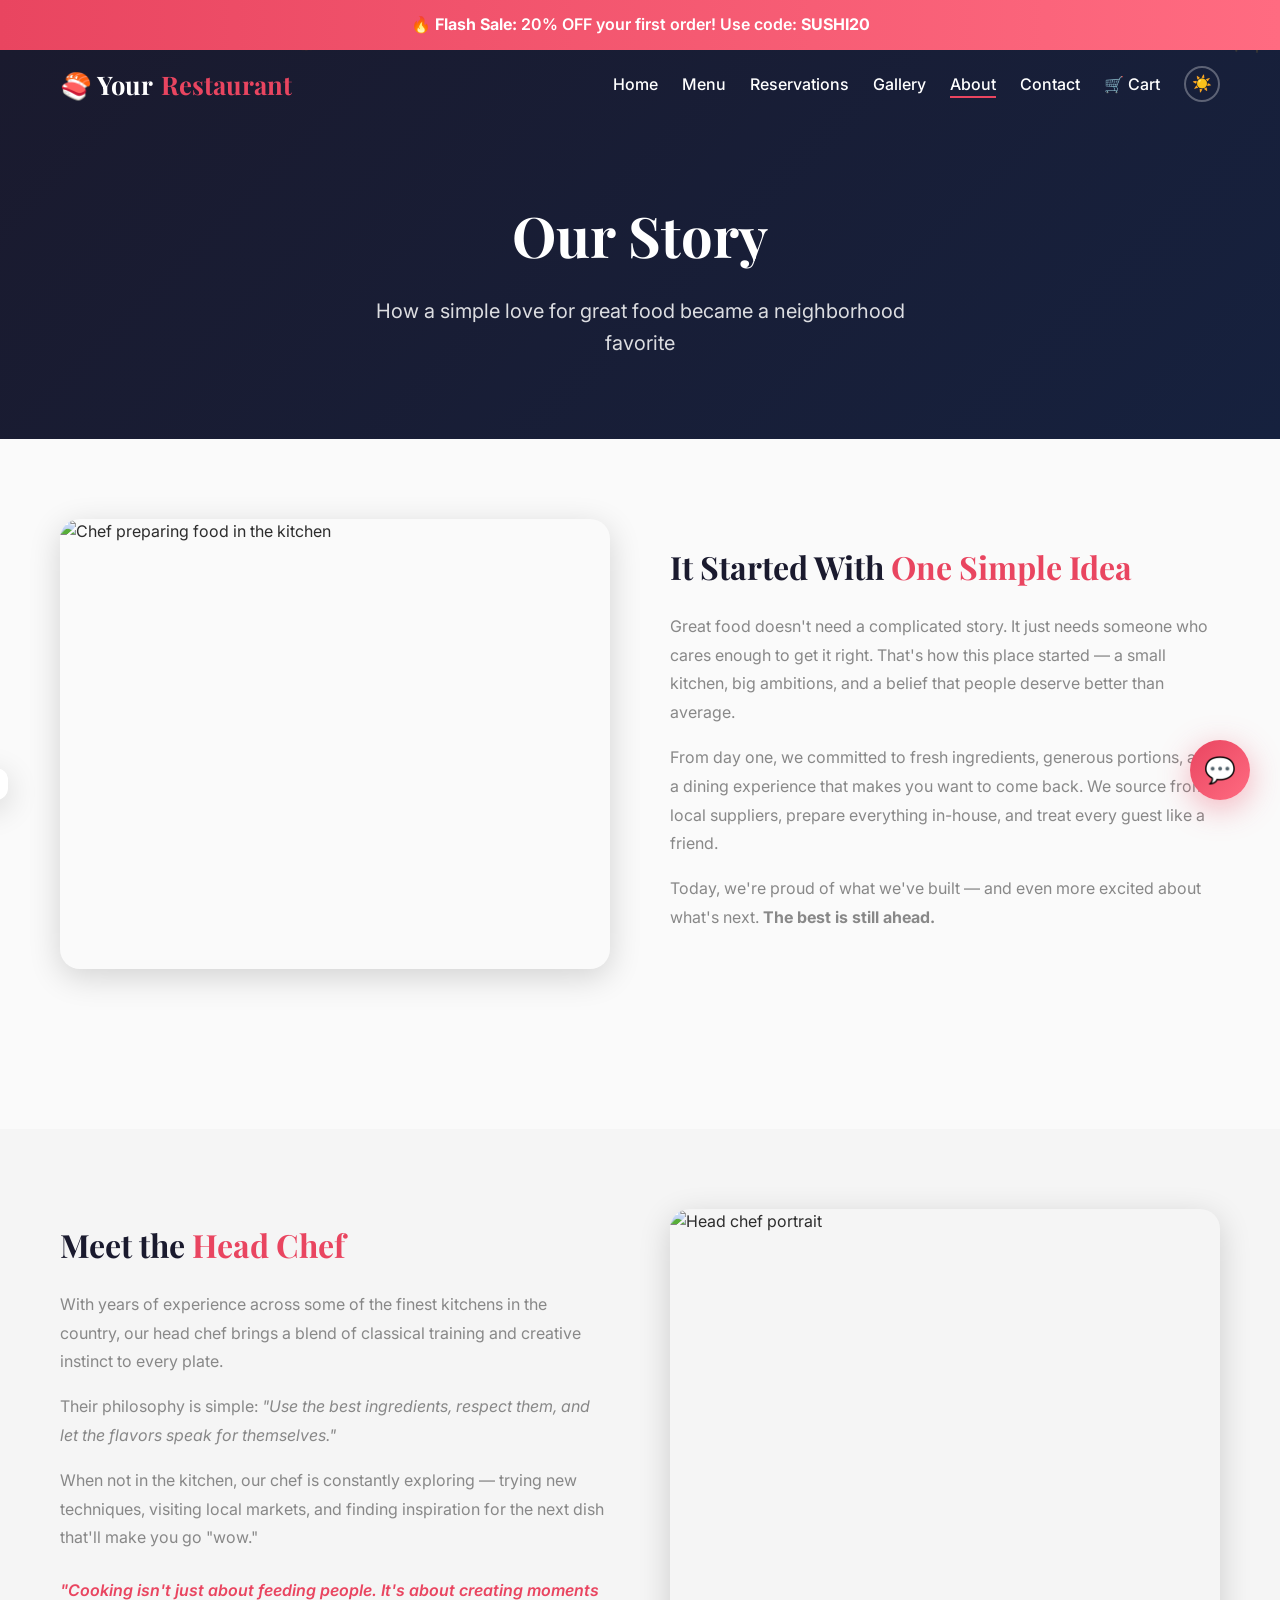
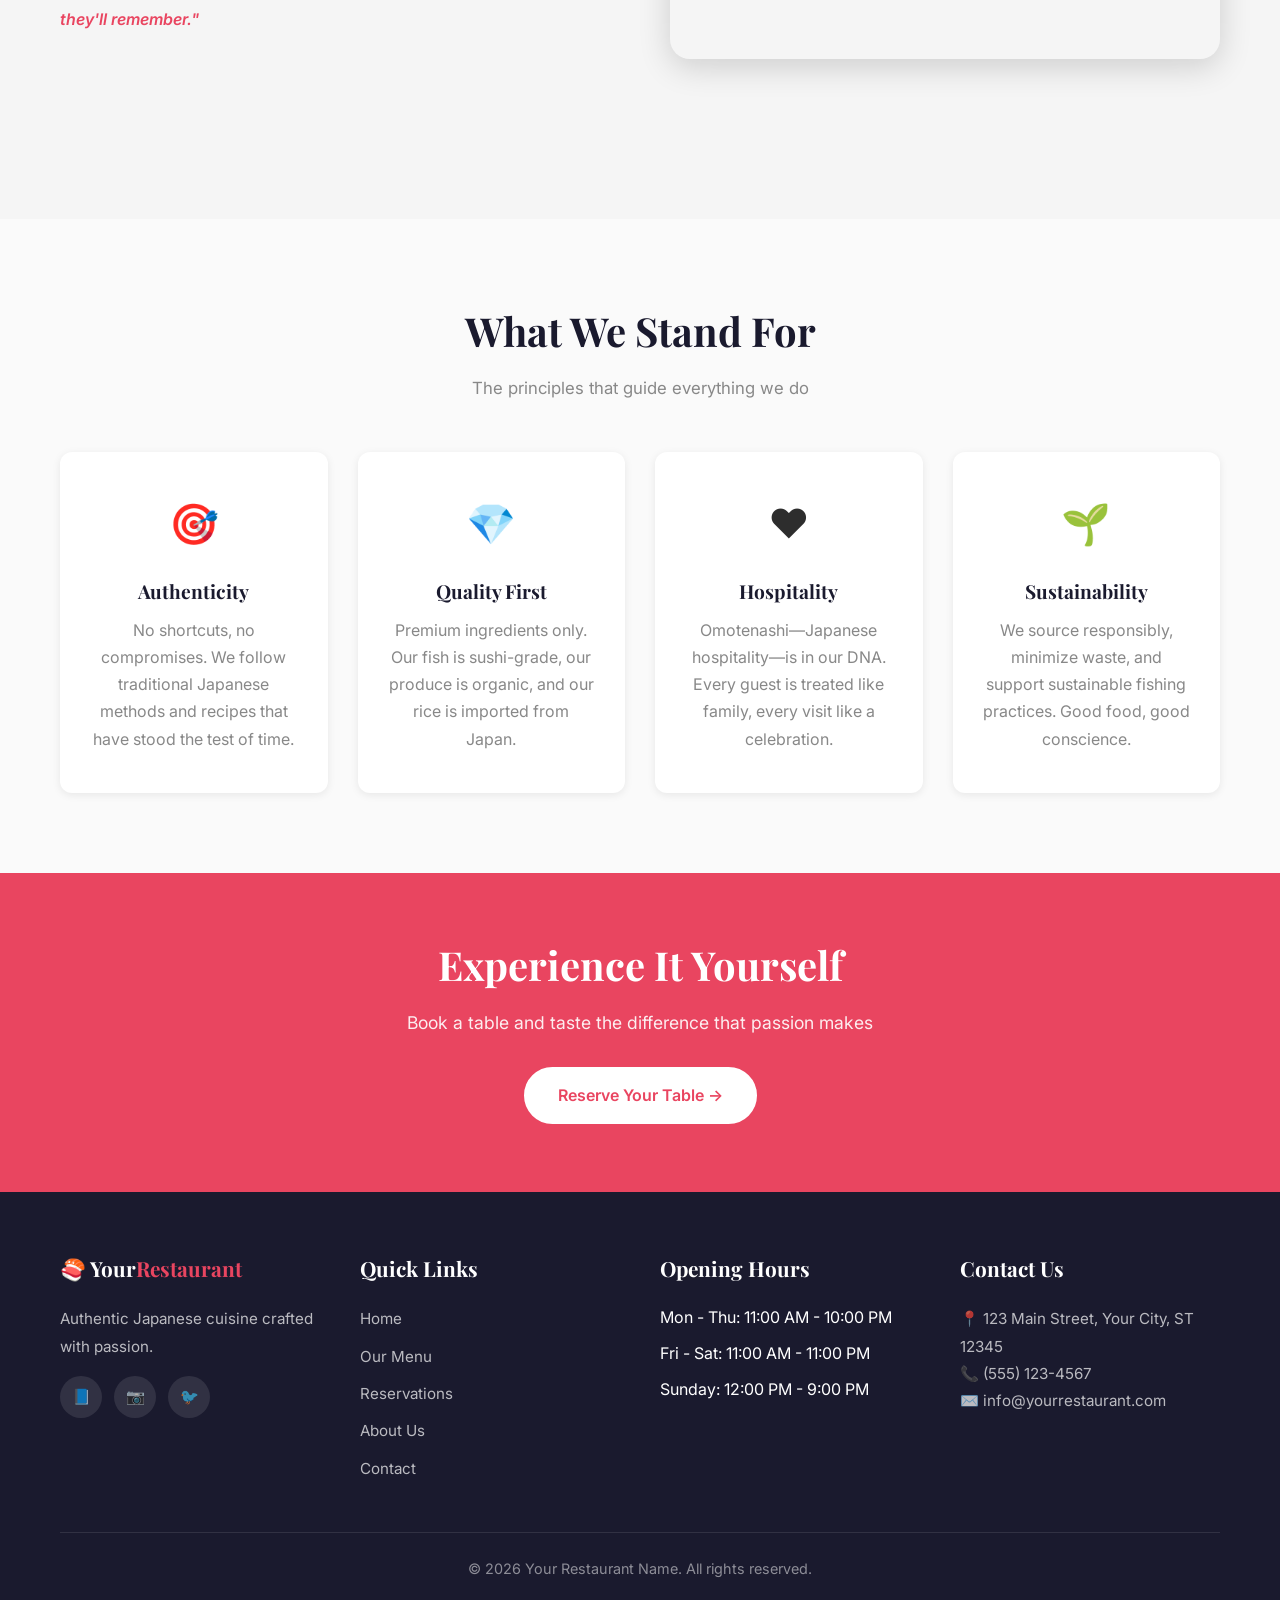
==== commit 8dbc14fe: "Rebrand to generic restaurant template for multi-client demos" ====
--- a/about.html
+++ b/about.html
@@ -3,9 +3,9 @@
 <head>
     <meta charset="UTF-8">
     <meta name="viewport" content="width=device-width, initial-scale=1.0">
-    <meta name="description" content="Learn about Sushi Warriors - our story, master chefs, and commitment to authentic Japanese cuisine. 15+ years of culinary excellence.">
+    <meta name="description" content="Learn about Your Restaurant Name - our story, master chefs, and commitment to authentic Japanese cuisine. Years of culinary excellence.">
     <meta name="keywords" content="about sushi restaurant, Japanese chef, restaurant story, authentic Japanese cuisine">
-    <title>About Us | Sushi Warriors - Our Story & Chefs</title>
+    <title>About Us | Your Restaurant Name - Our Story & Chefs</title>
     <link rel="icon" type="image/svg+xml" href="data:image/svg+xml,<svg xmlns='http://www.w3.org/2000/svg' viewBox='0 0 100 100'><text y='.9em' font-size='90'>🍣</text></svg>">
     <link rel="preconnect" href="https://fonts.googleapis.com">
     <link rel="preconnect" href="https://fonts.gstatic.com" crossorigin>
@@ -17,7 +17,7 @@
     <header class="header" id="header">
         <div class="container">
             <nav class="nav">
-                <a href="index.html" class="logo">🍣 Sushi<span>Warriors</span></a>
+                <a href="index.html" class="logo">🍣 Your<span>Restaurant</span></a>
                 <ul class="nav-menu" id="navMenu">
                     <li><a href="index.html" class="nav-link">Home</a></li>
                     <li><a href="menu.html" class="nav-link">Menu</a></li>
@@ -46,7 +46,7 @@
         <section class="page-header">
             <div class="container">
                 <h1>Our Story</h1>
-                <p>From Tokyo to your table—a journey of passion and perfection</p>
+                <p>How a simple love for great food became a neighborhood favorite</p>
             </div>
         </section>
 
@@ -55,13 +55,13 @@
             <div class="container">
                 <div class="about-story">
                     <div class="about-image reveal-left">
-                        <img src="https://images.unsplash.com/photo-1556910103-1c02745aae4d?w=800&q=80" alt="Chef Tanaka preparing sushi in kitchen">
+                        <img src="https://images.unsplash.com/photo-1556910103-1c02745aae4d?w=800&q=80" alt="Chef preparing food in the kitchen">
                     </div>
                     <div class="about-text reveal-right">
-                        <h2>Born in Tokyo, <span style="color: var(--secondary);">Perfected for You</span></h2>
-                        <p>Sushi Warriors was born from a simple dream: to bring authentic Japanese flavors to our community. In 2011, Chef Tanaka left his prestigious position at a Michelin-starred Tokyo restaurant to open our doors.</p>
-                        <p>Every technique, every recipe, every presentation has been refined over decades. Our fish is sourced from the same trusted suppliers at Tsukiji Market, and our rice is seasoned with a family recipe passed down through three generations.</p>
-                        <p>Today, we're proud to serve over 50,000 happy customers annually, but our mission remains the same: <strong>every plate should be a masterpiece</strong>.</p>
+                        <h2>It Started With <span style="color: var(--secondary);">One Simple Idea</span></h2>
+                        <p>Great food doesn't need a complicated story. It just needs someone who cares enough to get it right. That's how this place started — a small kitchen, big ambitions, and a belief that people deserve better than average.</p>
+                        <p>From day one, we committed to fresh ingredients, generous portions, and a dining experience that makes you want to come back. We source from local suppliers, prepare everything in-house, and treat every guest like a friend.</p>
+                        <p>Today, we're proud of what we've built — and even more excited about what's next. <strong>The best is still ahead.</strong></p>
                     </div>
                 </div>
             </div>
@@ -72,15 +72,15 @@
             <div class="container">
                 <div class="about-story" style="direction: rtl;">
                     <div class="about-image reveal-right" style="direction: ltr;">
-                        <img src="https://images.unsplash.com/photo-1581299894007-aaa50297cf16?w=800&q=80" alt="Head Chef Tanaka portrait">
+                        <img src="https://images.unsplash.com/photo-1581299894007-aaa50297cf16?w=800&q=80" alt="Head chef portrait">
                     </div>
                     <div class="about-text reveal-left" style="direction: ltr;">
-                        <h2>Meet Chef <span style="color: var(--secondary);">Tanaka</span></h2>
-                        <p>With over 25 years of experience, Chef Tanaka is the heart and soul of Sushi Warriors. Trained in the rigorous traditions of Edomae sushi, he apprenticed for 8 years before earning the title of Itamae (sushi master).</p>
-                        <p>His philosophy is simple: <em>"Respect the ingredient, honor the tradition, delight the guest."</em></p>
-                        <p>When he's not in the kitchen, Chef Tanaka travels across Japan discovering regional specialties and bringing fresh inspiration back to our menu.</p>
+                        <h2>Meet the <span style="color: var(--secondary);">Head Chef</span></h2>
+                        <p>With years of experience across some of the finest kitchens in the country, our head chef brings a blend of classical training and creative instinct to every plate.</p>
+                        <p>Their philosophy is simple: <em>"Use the best ingredients, respect them, and let the flavors speak for themselves."</em></p>
+                        <p>When not in the kitchen, our chef is constantly exploring — trying new techniques, visiting local markets, and finding inspiration for the next dish that'll make you go "wow."</p>
                         <div style="margin-top: 24px;">
-                            <p style="font-style: italic; color: var(--secondary); font-weight: 600;">"Cooking is not just about feeding people. It's about creating moments of joy."</p>
+                            <p style="font-style: italic; color: var(--secondary); font-weight: 600;">"Cooking isn't just about feeding people. It's about creating moments they'll remember."</p>
                         </div>
                     </div>
                 </div>
@@ -138,12 +138,12 @@
         <div class="container">
             <div class="footer-grid">
                 <div class="footer-col">
-                    <h3>🍣 Sushi<span style="color: var(--secondary);">Warriors</span></h3>
+                    <h3>🍣 Your<span style="color: var(--secondary);">Restaurant</span></h3>
                     <p>Authentic Japanese cuisine crafted with passion.</p>
                     <div class="footer-social">
-                        <a href="https://facebook.com/sushiwarriors" target="_blank" rel="noopener" class="social-link" aria-label="Facebook">📘</a>
-                        <a href="https://instagram.com/sushiwarriors" target="_blank" rel="noopener" class="social-link" aria-label="Instagram">📷</a>
-                        <a href="https://twitter.com/sushiwarriors" target="_blank" rel="noopener" class="social-link" aria-label="Twitter">🐦</a>
+                        <a href="https://facebook.com/yourrestaurant" target="_blank" rel="noopener" class="social-link" aria-label="Facebook">📘</a>
+                        <a href="https://instagram.com/yourrestaurant" target="_blank" rel="noopener" class="social-link" aria-label="Instagram">📷</a>
+                        <a href="https://twitter.com/yourrestaurant" target="_blank" rel="noopener" class="social-link" aria-label="Twitter">🐦</a>
                     </div>
                 </div>
                 <div class="footer-col">
@@ -166,13 +166,13 @@
                 </div>
                 <div class="footer-col">
                     <h3>Contact Us</h3>
-                    <p>📍 123 Sakura Street, Downtown, CA 90001</p>
-                    <p>📞 <a href="tel:+15550123">(555) 012-3</a></p>
-                    <p>✉️ <a href="mailto:hello@sushiwarriors.com">hello@sushiwarriors.com</a></p>
+                    <p>📍 123 Main Street, Your City, ST 12345</p>
+                    <p>📞 <a href="tel:+15551234567">(555) 123-4567</a></p>
+                    <p>✉️ <a href="mailto:info@yourrestaurant.com">info@yourrestaurant.com</a></p>
                 </div>
             </div>
             <div class="footer-bottom">
-                <p>&copy; 2026 Sushi Warriors. All rights reserved.</p>
+                <p>&copy; 2026 Your Restaurant Name. All rights reserved.</p>
             </div>
         </div>
     </footer>
--- a/css/style.css
+++ b/css/style.css
@@ -1,5 +1,5 @@
 /* ========================================
-   SUSHI WARRIORS - MAIN STYLESHEET
+   RESTAURANT WEBSITE - MAIN STYLESHEET
    Modern Japanese Minimalism
    ======================================== */
 
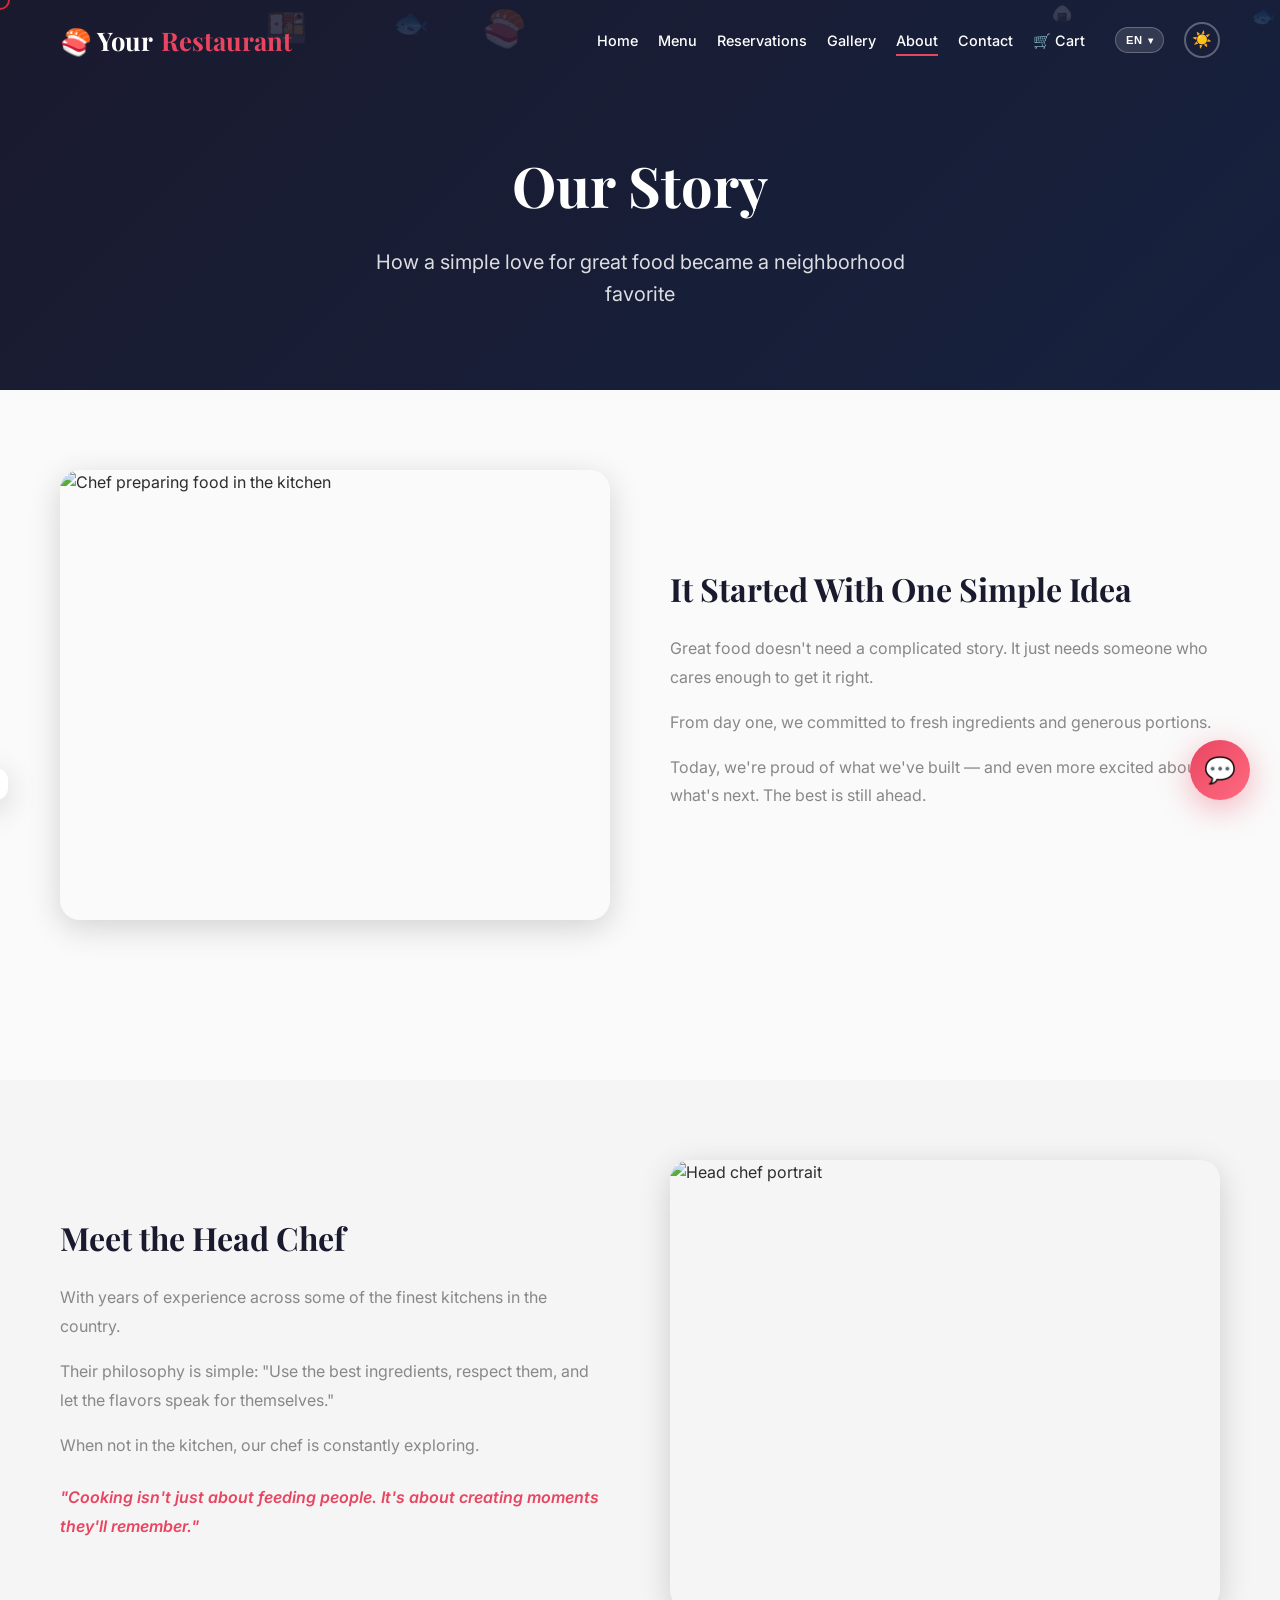
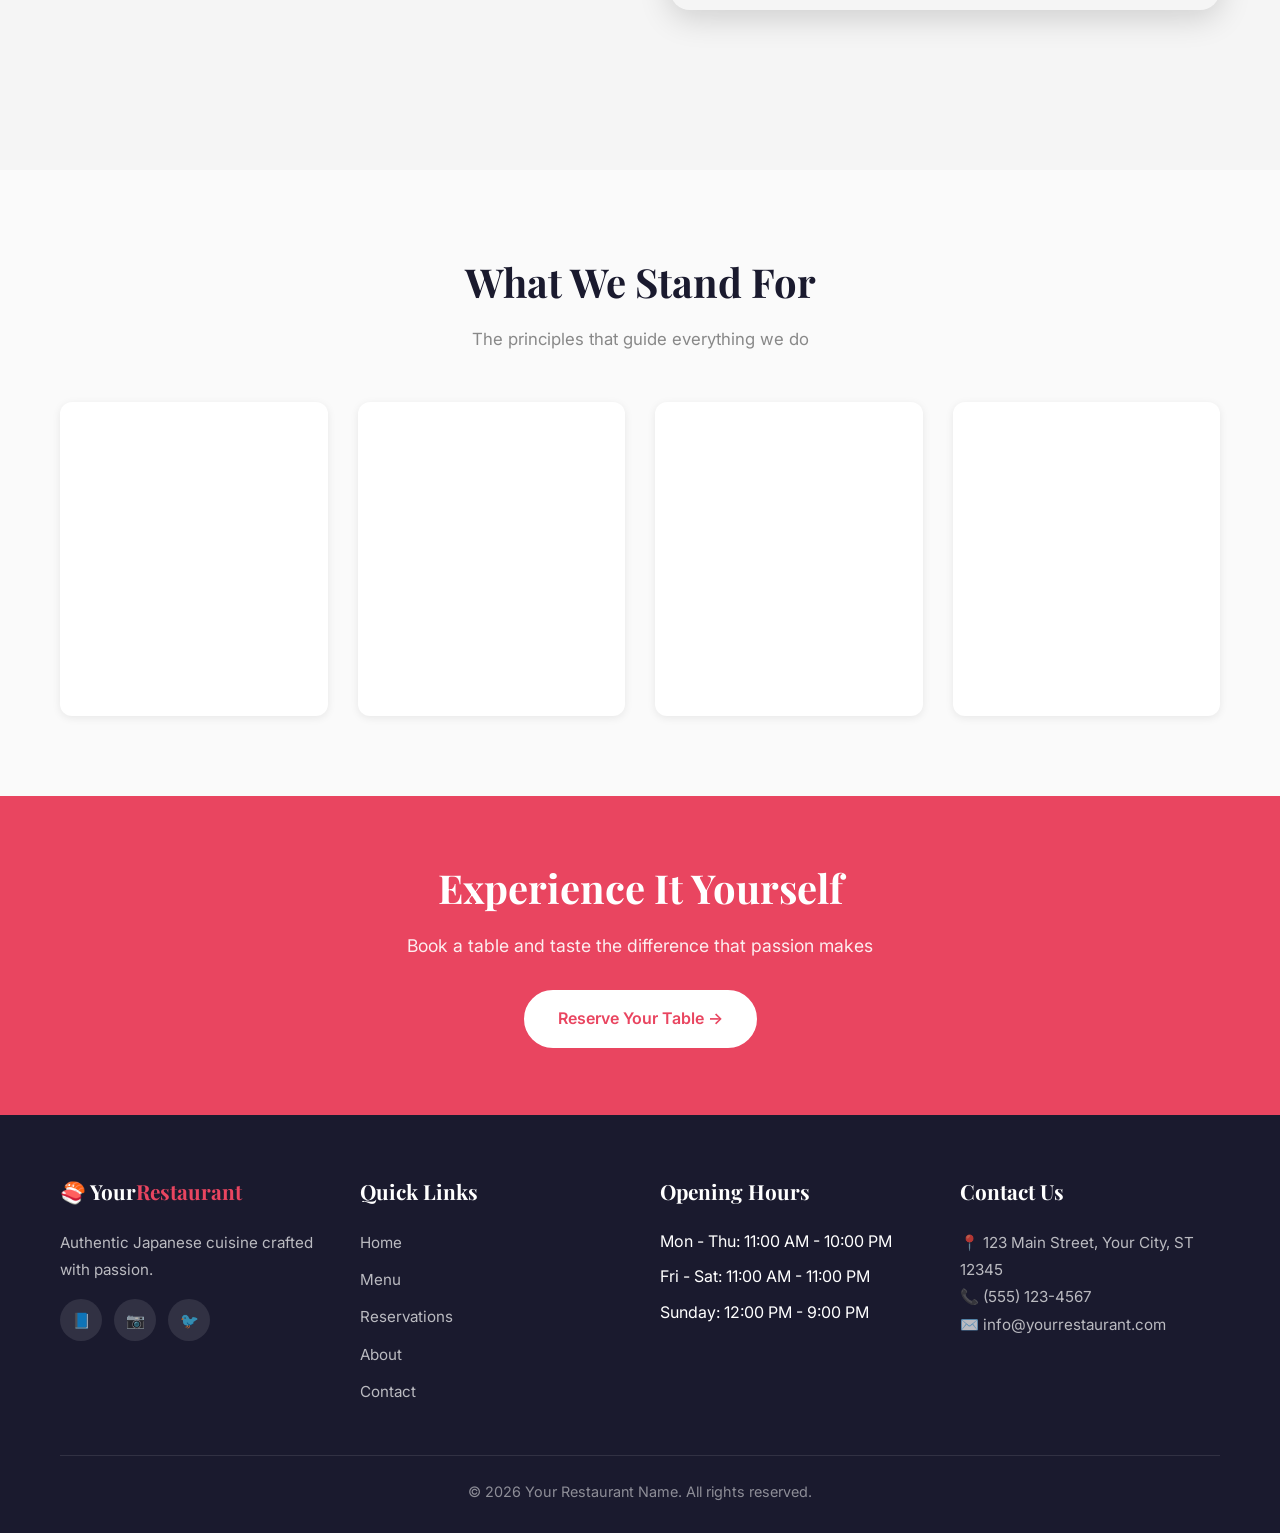
==== commit faab76d6: "Add full multi-language support to menu page footer and all static elements" ====
--- a/about.html
+++ b/about.html
@@ -19,17 +19,32 @@
             <nav class="nav">
                 <a href="index.html" class="logo">🍣 Your<span>Restaurant</span></a>
                 <ul class="nav-menu" id="navMenu">
-                    <li><a href="index.html" class="nav-link">Home</a></li>
-                    <li><a href="menu.html" class="nav-link">Menu</a></li>
-                    <li><a href="reservations.html" class="nav-link">Reservations</a></li>
-                    <li><a href="gallery.html" class="nav-link">Gallery</a></li>
+                    <li><a href="index.html" class="nav-link" data-i18n="nav.home">Home</a></li>
+                    <li><a href="menu.html" class="nav-link" data-i18n="nav.menu">Menu</a></li>
+                    <li><a href="reservations.html" class="nav-link" data-i18n="nav.reservations">Reservations</a></li>
+                    <li><a href="gallery.html" class="nav-link" data-i18n="nav.gallery">Gallery</a></li>
                     <li><a href="about.html" class="nav-link active">About</a></li>
-                    <li><a href="contact.html" class="nav-link">Contact</a></li>
+                    <li><a href="contact.html" class="nav-link" data-i18n="nav.contact">Contact</a></li>
                     <li>
                         <a href="cart.html" class="nav-link nav-cart">
-                            🛒 Cart
+                            🛒 <span data-i18n="nav.cart">Cart</span>
                             <span class="cart-count" id="cartCount">0</span>
                         </a>
+                    </li>
+                    <li class="lang-selector">
+                        <button class="lang-selector-toggle" aria-label="Select language">
+                            <span class="current-lang">EN</span>
+                        </button>
+                        <div class="lang-dropdown">
+                            <button class="lang-option" data-lang="en">
+                                <span class="flag">🇺🇸</span>
+                                <span>English</span>
+                            </button>
+                            <button class="lang-option" data-lang="es">
+                                <span class="flag">🇪🇸</span>
+                                <span>Español</span>
+                            </button>
+                        </div>
                     </li>
                 </ul>
                 <div class="menu-toggle" id="menuToggle">
@@ -45,8 +60,8 @@
         <!-- Page Header -->
         <section class="page-header">
             <div class="container">
-                <h1>Our Story</h1>
-                <p>How a simple love for great food became a neighborhood favorite</p>
+                <h1 data-i18n="pages.about_title">Our Story</h1>
+                <p data-i18n="pages.about_subtitle">How a simple love for great food became a neighborhood favorite</p>
             </div>
         </section>
 
@@ -58,10 +73,10 @@
                         <img src="https://images.unsplash.com/photo-1556910103-1c02745aae4d?w=800&q=80" alt="Chef preparing food in the kitchen">
                     </div>
                     <div class="about-text reveal-right">
-                        <h2>It Started With <span style="color: var(--secondary);">One Simple Idea</span></h2>
-                        <p>Great food doesn't need a complicated story. It just needs someone who cares enough to get it right. That's how this place started — a small kitchen, big ambitions, and a belief that people deserve better than average.</p>
-                        <p>From day one, we committed to fresh ingredients, generous portions, and a dining experience that makes you want to come back. We source from local suppliers, prepare everything in-house, and treat every guest like a friend.</p>
-                        <p>Today, we're proud of what we've built — and even more excited about what's next. <strong>The best is still ahead.</strong></p>
+                        <h2 data-i18n="about.story_title">It Started With <span style="color: var(--secondary);">One Simple Idea</span></h2>
+                        <p data-i18n="about.story_p1">Great food doesn't need a complicated story. It just needs someone who cares enough to get it right. That's how this place started — a small kitchen, big ambitions, and a belief that people deserve better than average.</p>
+                        <p data-i18n="about.story_p2">From day one, we committed to fresh ingredients, generous portions, and a dining experience that makes you want to come back. We source from local suppliers, prepare everything in-house, and treat every guest like a friend.</p>
+                        <p data-i18n="about.story_p3">Today, we're proud of what we've built — and even more excited about what's next. <strong>The best is still ahead.</strong></p>
                     </div>
                 </div>
             </div>
@@ -75,12 +90,12 @@
                         <img src="https://images.unsplash.com/photo-1581299894007-aaa50297cf16?w=800&q=80" alt="Head chef portrait">
                     </div>
                     <div class="about-text reveal-left" style="direction: ltr;">
-                        <h2>Meet the <span style="color: var(--secondary);">Head Chef</span></h2>
-                        <p>With years of experience across some of the finest kitchens in the country, our head chef brings a blend of classical training and creative instinct to every plate.</p>
-                        <p>Their philosophy is simple: <em>"Use the best ingredients, respect them, and let the flavors speak for themselves."</em></p>
-                        <p>When not in the kitchen, our chef is constantly exploring — trying new techniques, visiting local markets, and finding inspiration for the next dish that'll make you go "wow."</p>
+                        <h2 data-i18n="about.chef_title">Meet the <span style="color: var(--secondary);">Head Chef</span></h2>
+                        <p data-i18n="about.chef_p1">With years of experience across some of the finest kitchens in the country, our head chef brings a blend of classical training and creative instinct to every plate.</p>
+                        <p data-i18n="about.chef_p2">Their philosophy is simple: <em>"Use the best ingredients, respect them, and let the flavors speak for themselves."</em></p>
+                        <p data-i18n="about.chef_p3">When not in the kitchen, our chef is constantly exploring — trying new techniques, visiting local markets, and finding inspiration for the next dish that'll make you go "wow."</p>
                         <div style="margin-top: 24px;">
-                            <p style="font-style: italic; color: var(--secondary); font-weight: 600;">"Cooking isn't just about feeding people. It's about creating moments they'll remember."</p>
+                            <p style="font-style: italic; color: var(--secondary); font-weight: 600;" data-i18n="about.chef_quote">"Cooking isn't just about feeding people. It's about creating moments they'll remember."</p>
                         </div>
                     </div>
                 </div>
@@ -90,32 +105,32 @@
         <!-- Values Section -->
         <section class="section">
             <div class="container">
-                <h2 class="section-title reveal">What We Stand For</h2>
-                <p class="section-subtitle reveal">The principles that guide everything we do</p>
-                
+                <h2 class="section-title reveal" data-i18n="about.values_title">What We Stand For</h2>
+                <p class="section-subtitle reveal" data-i18n="about.values_subtitle">The principles that guide everything we do</p>
+
                 <div class="values-grid">
                     <div class="value-card reveal">
                         <div class="value-icon">🎯</div>
-                        <h3 class="value-title">Authenticity</h3>
-                        <p class="value-text">No shortcuts, no compromises. We follow traditional Japanese methods and recipes that have stood the test of time.</p>
-                    </div>
-                    
+                        <h3 class="value-title" data-i18n="about.value_authenticity">Authenticity</h3>
+                        <p class="value-text" data-i18n="about.value_authenticity_text">No shortcuts, no compromises. We follow traditional Japanese methods and recipes that have stood the test of time.</p>
+                    </div>
+
                     <div class="value-card reveal">
                         <div class="value-icon">💎</div>
-                        <h3 class="value-title">Quality First</h3>
-                        <p class="value-text">Premium ingredients only. Our fish is sushi-grade, our produce is organic, and our rice is imported from Japan.</p>
-                    </div>
-                    
+                        <h3 class="value-title" data-i18n="about.value_quality">Quality First</h3>
+                        <p class="value-text" data-i18n="about.value_quality_text">Premium ingredients only. Our fish is sushi-grade, our produce is organic, and our rice is imported from Japan.</p>
+                    </div>
+
                     <div class="value-card reveal">
                         <div class="value-icon">❤️</div>
-                        <h3 class="value-title">Hospitality</h3>
-                        <p class="value-text">Omotenashi—Japanese hospitality—is in our DNA. Every guest is treated like family, every visit like a celebration.</p>
-                    </div>
-                    
+                        <h3 class="value-title" data-i18n="about.value_hospitality">Hospitality</h3>
+                        <p class="value-text" data-i18n="about.value_hospitality_text">Omotenashi—Japanese hospitality—is in our DNA. Every guest is treated like family, every visit like a celebration.</p>
+                    </div>
+
                     <div class="value-card reveal">
                         <div class="value-icon">🌱</div>
-                        <h3 class="value-title">Sustainability</h3>
-                        <p class="value-text">We source responsibly, minimize waste, and support sustainable fishing practices. Good food, good conscience.</p>
+                        <h3 class="value-title" data-i18n="about.value_sustainability">Sustainability</h3>
+                        <p class="value-text" data-i18n="about.value_sustainability_text">We source responsibly, minimize waste, and support sustainable fishing practices. Good food, good conscience.</p>
                     </div>
                 </div>
             </div>
@@ -124,10 +139,10 @@
         <!-- CTA Banner -->
         <section class="cta-banner">
             <div class="container">
-                <div class="cta-content">
-                    <h2>Experience It Yourself</h2>
-                    <p>Book a table and taste the difference that passion makes</p>
-                    <a href="reservations.html" class="btn btn-secondary">Reserve Your Table →</a>
+                <div class="cta-content reveal">
+                    <h2 data-i18n="about.cta_title">Experience It Yourself</h2>
+                    <p data-i18n="about.cta_subtitle">Book a table and taste the difference that passion makes</p>
+                    <a href="reservations.html" class="btn btn-secondary" data-i18n="about.cta_btn">Reserve Your Table →</a>
                 </div>
             </div>
         </section>
@@ -139,7 +154,7 @@
             <div class="footer-grid">
                 <div class="footer-col">
                     <h3>🍣 Your<span style="color: var(--secondary);">Restaurant</span></h3>
-                    <p>Authentic Japanese cuisine crafted with passion.</p>
+                    <p data-i18n="footer.description">Authentic Japanese cuisine crafted with passion.</p>
                     <div class="footer-social">
                         <a href="https://facebook.com/yourrestaurant" target="_blank" rel="noopener" class="social-link" aria-label="Facebook">📘</a>
                         <a href="https://instagram.com/yourrestaurant" target="_blank" rel="noopener" class="social-link" aria-label="Instagram">📷</a>
@@ -147,32 +162,32 @@
                     </div>
                 </div>
                 <div class="footer-col">
-                    <h3>Quick Links</h3>
+                    <h3 data-i18n="footer.quickLinks">Quick Links</h3>
                     <ul>
-                        <li><a href="index.html">Home</a></li>
-                        <li><a href="menu.html">Our Menu</a></li>
-                        <li><a href="reservations.html">Reservations</a></li>
-                        <li><a href="about.html">About Us</a></li>
-                        <li><a href="contact.html">Contact</a></li>
+                        <li><a href="index.html" data-i18n="nav.home">Home</a></li>
+                        <li><a href="menu.html" data-i18n="nav.menu">Our Menu</a></li>
+                        <li><a href="reservations.html" data-i18n="nav.reservations">Reservations</a></li>
+                        <li><a href="about.html" data-i18n="nav.about">About Us</a></li>
+                        <li><a href="contact.html" data-i18n="nav.contact">Contact</a></li>
                     </ul>
                 </div>
                 <div class="footer-col">
-                    <h3>Opening Hours</h3>
+                    <h3 data-i18n="footer.hours">Opening Hours</h3>
                     <ul>
-                        <li>Mon - Thu: 11:00 AM - 10:00 PM</li>
-                        <li>Fri - Sat: 11:00 AM - 11:00 PM</li>
-                        <li>Sunday: 12:00 PM - 9:00 PM</li>
+                        <li data-i18n="footer.hours_mon_thu">Mon - Thu: 11:00 AM - 10:00 PM</li>
+                        <li data-i18n="footer.hours_fri_sat">Fri - Sat: 11:00 AM - 11:00 PM</li>
+                        <li data-i18n="footer.hours_sun">Sunday: 12:00 PM - 9:00 PM</li>
                     </ul>
                 </div>
                 <div class="footer-col">
-                    <h3>Contact Us</h3>
+                    <h3 data-i18n="footer.contact">Contact Us</h3>
                     <p>📍 123 Main Street, Your City, ST 12345</p>
                     <p>📞 <a href="tel:+15551234567">(555) 123-4567</a></p>
                     <p>✉️ <a href="mailto:info@yourrestaurant.com">info@yourrestaurant.com</a></p>
                 </div>
             </div>
             <div class="footer-bottom">
-                <p>&copy; 2026 Your Restaurant Name. All rights reserved.</p>
+                <p data-i18n="footer.copyright">&copy; 2026 Your Restaurant Name. All rights reserved.</p>
             </div>
         </div>
     </footer>
@@ -186,6 +201,7 @@
     <!-- Back to Top Button -->
     <button class="back-to-top" id="backToTop" aria-label="Back to top">↑</button>
 
+    <script src="js/i18n.js"></script>
     <script src="js/main.js"></script>
     <script src="js/advanced-animations.js"></script>
 </body>
--- a/css/style.css
+++ b/css/style.css
@@ -177,10 +177,6 @@
   border-color: rgba(255,255,255,0.06);
 }
 
-[data-theme="dark"] .urgency-banner {
-  background: linear-gradient(90deg, #FF6B81, #FF4757);
-}
-
 [data-theme="dark"] .floating-cta {
   box-shadow: 0 8px 32px rgba(255,107,129,0.4);
 }
@@ -222,6 +218,146 @@
 .dark-mode-toggle:hover {
   transform: rotate(180deg) scale(1.1);
   border-color: var(--secondary);
+}
+
+/* Language Selector - Compact & Clean */
+.lang-selector {
+  position: relative;
+  display: inline-flex;
+  align-items: center;
+  margin-left: 10px;
+  flex-shrink: 0;
+}
+
+.lang-selector-toggle {
+  background: rgba(255,255,255,0.12);
+  backdrop-filter: blur(10px);
+  border: 1px solid rgba(255,255,255,0.25);
+  border-radius: 20px;
+  padding: 4px 10px;
+  cursor: pointer;
+  font-weight: 600;
+  font-size: 0.7rem;
+  color: #FFFFFF;
+  transition: var(--transition);
+  display: flex;
+  align-items: center;
+  justify-content: center;
+  gap: 3px;
+  height: 26px;
+  line-height: 1;
+  letter-spacing: 0.5px;
+}
+
+.header.scrolled .lang-selector-toggle {
+  background: var(--gray-light);
+  border-color: var(--gray);
+  color: var(--text);
+}
+
+.lang-selector-toggle:hover {
+  background: rgba(255,255,255,0.2);
+  border-color: var(--secondary);
+}
+
+.lang-selector-toggle::after {
+  content: '▾';
+  font-size: 0.6rem;
+  transition: var(--transition);
+  line-height: 1;
+  margin-left: 2px;
+}
+
+.lang-selector.open .lang-selector-toggle::after {
+  transform: rotate(180deg);
+}
+
+.lang-dropdown {
+  position: absolute;
+  top: calc(100% + 6px);
+  right: 0;
+  background: var(--white);
+  border-radius: 8px;
+  box-shadow: var(--shadow-md);
+  overflow: hidden;
+  opacity: 0;
+  visibility: hidden;
+  transform: translateY(-8px);
+  transition: var(--transition);
+  min-width: 130px;
+  z-index: 1003;
+  border: 1px solid var(--gray);
+}
+
+.lang-selector.open .lang-dropdown {
+  opacity: 1;
+  visibility: visible;
+  transform: translateY(0);
+}
+
+.lang-option {
+  padding: 8px 12px;
+  cursor: pointer;
+  transition: var(--transition);
+  display: flex;
+  align-items: center;
+  gap: 6px;
+  font-size: 0.75rem;
+  font-weight: 500;
+  color: var(--text);
+  border: none;
+  width: 100%;
+  background: none;
+  text-align: left;
+}
+
+.lang-option:hover {
+  background: var(--gray-light);
+  color: var(--secondary);
+}
+
+.lang-option.active {
+  background: var(--secondary);
+  color: #FFFFFF;
+}
+
+.lang-option .flag {
+  font-size: 0.9rem;
+}
+
+/* Mobile language selector */
+@media (max-width: 768px) {
+  .lang-selector {
+    margin-left: 8px;
+  }
+  
+  .lang-selector-toggle {
+    padding: 3px 8px;
+    height: 24px;
+    font-size: 0.65rem;
+  }
+}
+
+@media (max-width: 480px) {
+  .lang-selector {
+    margin-left: 6px;
+  }
+  
+  .lang-selector-toggle {
+    height: 24px;
+    padding: 3px 8px;
+    font-size: 0.65rem;
+  }
+  
+  .lang-dropdown {
+    min-width: 120px;
+    right: -10px;
+  }
+  
+  .lang-option {
+    padding: 8px 10px;
+    font-size: 0.7rem;
+  }
 }
 
 /* --- RESET --- */
@@ -433,7 +569,7 @@
 .nav-menu {
   display: flex;
   align-items: center;
-  gap: 24px;
+  gap: 20px;
   flex-wrap: nowrap;
 }
 
@@ -443,6 +579,30 @@
   position: relative;
   padding: 4px 0;
   white-space: nowrap;
+  display: inline-flex;
+  align-items: center;
+  font-size: 0.9rem;
+}
+
+.nav-link.nav-cart {
+  display: inline-flex;
+  align-items: center;
+  gap: 4px;
+}
+
+/* Tablet adjustments */
+@media (max-width: 992px) {
+  .nav-menu {
+    gap: 16px;
+  }
+  
+  .nav-link {
+    font-size: 0.85rem;
+  }
+  
+  .lang-selector {
+    margin-left: 8px;
+  }
 }
 
 .nav-link::after {
@@ -526,6 +686,7 @@
   position: relative;
   background: linear-gradient(135deg, #1A1A2E 0%, #16213E 50%, #0F3460 100%);
   overflow: hidden;
+  padding-top: 100px;
 }
 
 .hero::before {
@@ -535,8 +696,14 @@
   left: 0;
   width: 100%;
   height: 100%;
-  background: url('../images/hero-bg.jpg') center/cover no-repeat;
-  opacity: 0.25;
+  background: url('https://images.unsplash.com/photo-1579027989536-b7b1f875659b?w=1920&q=80') center/cover no-repeat;
+  opacity: 0.35;
+  animation: slowZoom 30s ease-in-out infinite alternate;
+}
+
+@keyframes slowZoom {
+  0% { transform: scale(1); }
+  100% { transform: scale(1.1); }
 }
 
 .hero-content {
@@ -545,17 +712,21 @@
   text-align: center;
   color: #FFFFFF;
   padding: 20px;
+  max-width: 900px;
 }
 
 .hero-badge {
   display: inline-block;
   background: rgba(255,255,255,0.15);
   backdrop-filter: blur(10px);
-  padding: 8px 20px;
+  padding: 10px 24px;
   border-radius: 50px;
-  font-size: 0.9rem;
+  font-size: clamp(0.8rem, 2vw, 0.95rem);
   margin-bottom: 24px;
   border: 1px solid rgba(255,255,255,0.2);
+  line-height: 1.4;
+  max-width: 100%;
+  word-wrap: break-word;
 }
 
 .hero-title {
@@ -609,6 +780,20 @@
 /* --- INTRO --- */
 .intro {
   background: var(--white);
+  position: relative;
+  overflow: hidden;
+}
+
+.intro::before {
+  content: '';
+  position: absolute;
+  top: 0;
+  right: 0;
+  width: 50%;
+  height: 100%;
+  background: url('https://images.unsplash.com/photo-1555396273-367ea4eb4db5?w=1200&q=80') center/cover no-repeat;
+  opacity: 0.08;
+  transform: skewX(-15deg);
 }
 
 .intro-grid {
@@ -691,6 +876,34 @@
 /* --- FEATURED DISHES --- */
 .featured {
   background: var(--gray-light);
+  position: relative;
+  overflow: hidden;
+}
+
+.featured::before {
+  content: '';
+  position: absolute;
+  top: -100px;
+  left: -100px;
+  width: 400px;
+  height: 400px;
+  background: url('https://images.unsplash.com/photo-1540189549336-e6e99c3679fe?w=800&q=80') center/cover no-repeat;
+  opacity: 0.06;
+  border-radius: 50%;
+  filter: blur(40px);
+}
+
+.featured::after {
+  content: '';
+  position: absolute;
+  bottom: -150px;
+  right: -150px;
+  width: 500px;
+  height: 500px;
+  background: url('https://images.unsplash.com/photo-1546069901-ba9599a7e63c?w=800&q=80') center/cover no-repeat;
+  opacity: 0.05;
+  border-radius: 50%;
+  filter: blur(50px);
 }
 
 .dishes-grid {
@@ -799,6 +1012,19 @@
 /* --- WHY CHOOSE US --- */
 .why-us {
   background: var(--white);
+  position: relative;
+  overflow: hidden;
+}
+
+.why-us::before {
+  content: '';
+  position: absolute;
+  top: 0;
+  left: 0;
+  width: 100%;
+  height: 100%;
+  background: url('https://images.unsplash.com/photo-1517248135467-4c7edcad34c4?w=1920&q=80') center/cover no-repeat;
+  opacity: 0.04;
 }
 
 .features-grid {
@@ -856,6 +1082,19 @@
 .testimonials {
   background: linear-gradient(135deg, var(--primary) 0%, #16213E 100%);
   color: #FFFFFF;
+  position: relative;
+  overflow: hidden;
+}
+
+.testimonials::before {
+  content: '';
+  position: absolute;
+  top: 0;
+  left: 0;
+  width: 100%;
+  height: 100%;
+  background: url('https://images.unsplash.com/photo-1514933651103-005eec06c04b?w=1920&q=80') center/cover no-repeat;
+  opacity: 0.15;
 }
 
 .testimonials .section-title {
@@ -934,6 +1173,19 @@
   background: var(--secondary);
   padding: 60px 0;
   text-align: center;
+  position: relative;
+  overflow: hidden;
+}
+
+.cta-banner::before {
+  content: '';
+  position: absolute;
+  top: 0;
+  left: 0;
+  width: 100%;
+  height: 100%;
+  background: url('https://images.unsplash.com/photo-1414235077428-338989a2e8c0?w=1920&q=80') center/cover no-repeat;
+  opacity: 0.15;
 }
 
 .cta-content h2 {
@@ -965,6 +1217,19 @@
   background: var(--primary);
   color: #FFFFFF;
   padding: 60px 0 30px;
+  position: relative;
+  overflow: hidden;
+}
+
+.footer::before {
+  content: '';
+  position: absolute;
+  top: 0;
+  left: 0;
+  width: 100%;
+  height: 100%;
+  background: url('https://images.unsplash.com/photo-1555396273-367ea4eb4db5?w=1920&q=80') center/cover no-repeat;
+  opacity: 0.08;
 }
 
 .footer-grid {
@@ -1045,6 +1310,19 @@
   padding: 140px 0 60px;
   text-align: center;
   color: #FFFFFF;
+  position: relative;
+  overflow: hidden;
+}
+
+.page-header::before {
+  content: '';
+  position: absolute;
+  top: 0;
+  left: 0;
+  width: 100%;
+  height: 100%;
+  background: url('https://images.unsplash.com/photo-1504674900247-0877df9cc836?w=1920&q=80') center/cover no-repeat;
+  opacity: 0.2;
 }
 
 .page-header h1 {
@@ -1067,14 +1345,14 @@
 }
 
 .flip-card {
-  min-height: 360px;
+  min-height: 380px;
   cursor: pointer;
 }
 
 .flip-card-inner {
   position: relative;
   width: 100%;
-  height: 100%;
+  min-height: 380px;
   transition: transform 0.7s cubic-bezier(0.4,0,0.2,1);
   transform-style: preserve-3d;
 }
@@ -1164,6 +1442,21 @@
   padding: 24px;
   transform: rotateY(180deg);
   justify-content: space-between;
+  overflow-y: auto;
+}
+
+.flip-card-back::-webkit-scrollbar {
+  width: 4px;
+}
+
+.flip-card-back::-webkit-scrollbar-track {
+  background: rgba(255,255,255,0.05);
+  border-radius: 2px;
+}
+
+.flip-card-back::-webkit-scrollbar-thumb {
+  background: rgba(255,255,255,0.2);
+  border-radius: 2px;
 }
 
 .flip-card-back h3 {
@@ -1206,6 +1499,7 @@
 .flip-card-back .flip-add-btn-back {
   width: 100%;
   margin-bottom: 8px;
+  flex-shrink: 0;
 }
 
 .flip-hint-back {
@@ -1213,6 +1507,7 @@
   font-size: 0.75rem;
   color: rgba(255,255,255,0.5);
   margin: 0;
+  flex-shrink: 0;
 }
 
 /* --- MENU (old structure, kept for compatibility) --- */
@@ -2128,32 +2423,6 @@
   100% { background-position: -200% 0; }
 }
 
-.urgency-banner {
-  background: linear-gradient(90deg, var(--secondary), #FF6B81);
-  color: #FFFFFF;
-  padding: 12px 20px;
-  text-align: center;
-  font-weight: 600;
-  position: relative;
-  overflow: hidden;
-  z-index: 10001;
-}
-
-.urgency-banner::before {
-  content: '';
-  position: absolute;
-  top: 0;
-  left: -100%;
-  width: 100%;
-  height: 100%;
-  background: linear-gradient(90deg, transparent, rgba(255,255,255,0.3), transparent);
-  animation: shimmerBanner 2s infinite;
-}
-
-@keyframes shimmerBanner {
-  to { left: 100%; }
-}
-
 .page-transition {
   position: fixed;
   top: 0;
@@ -2185,6 +2454,30 @@
   }
   .cart-summary {
     position: static;
+  }
+
+  .hero {
+    padding-top: 90px;
+  }
+
+  .hero-content {
+    padding: 20px;
+  }
+
+  .hero-badge {
+    padding: 8px 20px;
+    font-size: 0.85rem;
+  }
+
+  /* Adjust language selector for tablet */
+  .lang-selector {
+    margin-left: 8px;
+  }
+
+  .lang-selector-toggle {
+    padding: 5px 10px;
+    font-size: 0.75rem;
+    height: 30px;
   }
 }
 
@@ -2249,14 +2542,38 @@
 
 @media (max-width: 768px) {
   .section { padding: 60px 0; }
-  
-  .urgency-banner {
-    font-size: 0.8rem;
-    padding: 10px 16px;
-  }
-  
+
   #header {
-    top: 38px !important;
+    top: 0 !important;
+  }
+
+  .hero {
+    padding-top: 80px;
+    min-height: 100vh;
+  }
+
+  .hero-content {
+    padding: 16px;
+  }
+
+  .hero-badge {
+    padding: 8px 16px;
+    font-size: 0.75rem;
+    margin-bottom: 16px;
+  }
+
+  .hero-title {
+    font-size: clamp(2rem, 8vw, 3rem);
+    margin-bottom: 16px;
+  }
+
+  .hero-description {
+    font-size: 0.95rem;
+    margin-bottom: 30px;
+  }
+
+  .hero-buttons {
+    gap: 12px;
   }
 
   .nav-menu {
@@ -2268,17 +2585,71 @@
     background: var(--primary);
     flex-direction: column;
     justify-content: center;
-    padding: 40px;
-    gap: 24px;
+    padding: 40px 30px;
+    gap: 20px;
     transition: var(--transition);
     box-shadow: var(--shadow-lg);
     z-index: 1001;
+    overflow-y: auto;
   }
 
   .nav-menu.active {
     right: 0;
   }
   
+  /* Mobile language selector in nav menu */
+  .nav-menu .lang-selector {
+    margin: 10px 0 0 0;
+    width: 100%;
+    display: block;
+    text-align: center;
+  }
+  
+  .nav-menu .lang-selector-toggle {
+    width: 140px;
+    height: 36px;
+    font-size: 0.8rem;
+    margin: 0 auto;
+    display: inline-flex;
+  }
+  
+  .nav-menu .lang-dropdown {
+    position: absolute;
+    top: auto;
+    left: 50%;
+    right: auto;
+    transform: translateX(-50%) translateY(-8px);
+    width: 160px;
+    box-shadow: var(--shadow-lg);
+    background: var(--white);
+    border: 1px solid var(--gray);
+    border-radius: 10px;
+    margin-top: 8px;
+    opacity: 0;
+    visibility: hidden;
+  }
+  
+  .nav-menu .lang-selector.open .lang-dropdown {
+    opacity: 1;
+    visibility: visible;
+    transform: translateX(-50%) translateY(0);
+  }
+  
+  .nav-menu .lang-option {
+    color: var(--text);
+    justify-content: flex-start;
+    padding: 12px 16px;
+  }
+  
+  .nav-menu .lang-option:hover {
+    background: var(--gray-light);
+  }
+  
+  .nav-menu .lang-option.active {
+    background: var(--secondary);
+    color: #FFFFFF;
+  }
+
   .nav-menu .dark-mode-toggle {
     margin-top: 16px;
     border-color: rgba(255,255,255,0.3);
@@ -2323,32 +2694,32 @@
   .menu-grid {
     grid-template-columns: 1fr;
   }
-  
+
   .custom-cursor,
   .cursor-dot {
     display: none;
   }
-  
+
   .floating-cta {
     bottom: 90px;
     right: 20px;
   }
-  
+
   .social-proof-popup {
     left: 20px;
     right: 20px;
     max-width: calc(100% - 40px);
   }
-  
+
   .countdown-timer {
     gap: 8px;
   }
-  
+
   .countdown-item {
     padding: 12px 14px;
     min-width: 65px;
   }
-  
+
   .countdown-number {
     font-size: 1.5rem;
   }
@@ -2377,16 +2748,77 @@
 
 @media (max-width: 480px) {
   .container { padding: 0 16px; }
-  .hero-title { font-size: 2rem; }
+  
+  .hero {
+    padding-top: 70px;
+    min-height: 100vh;
+  }
+
+  .hero-content {
+    padding: 12px;
+  }
+
+  .hero-badge {
+    padding: 6px 14px;
+    font-size: 0.7rem;
+    margin-bottom: 12px;
+  }
+
+  .hero-title { 
+    font-size: clamp(1.75rem, 7vw, 2.5rem);
+    margin-bottom: 16px;
+  }
+
+  .hero-description {
+    font-size: 0.85rem;
+    margin-bottom: 24px;
+  }
+
+  .hero-buttons {
+    gap: 10px;
+  }
+
+  .hero-buttons .btn {
+    width: 100%;
+    max-width: 260px;
+    padding: 12px 24px;
+    font-size: 0.9rem;
+  }
+
   .dishes-grid,
   .features-grid,
   .testimonials-grid,
   .values-grid {
     grid-template-columns: 1fr;
   }
+  
   .btn {
     padding: 12px 24px;
     font-size: 0.95rem;
+  }
+
+  .intro-stats {
+    flex-direction: column;
+    gap: 20px;
+  }
+}
+
+@media (max-width: 360px) {
+  .hero {
+    padding-top: 60px;
+  }
+
+  .hero-badge {
+    padding: 6px 12px;
+    font-size: 0.65rem;
+  }
+
+  .hero-title {
+    font-size: 1.5rem;
+  }
+
+  .hero-description {
+    font-size: 0.8rem;
   }
 }
 
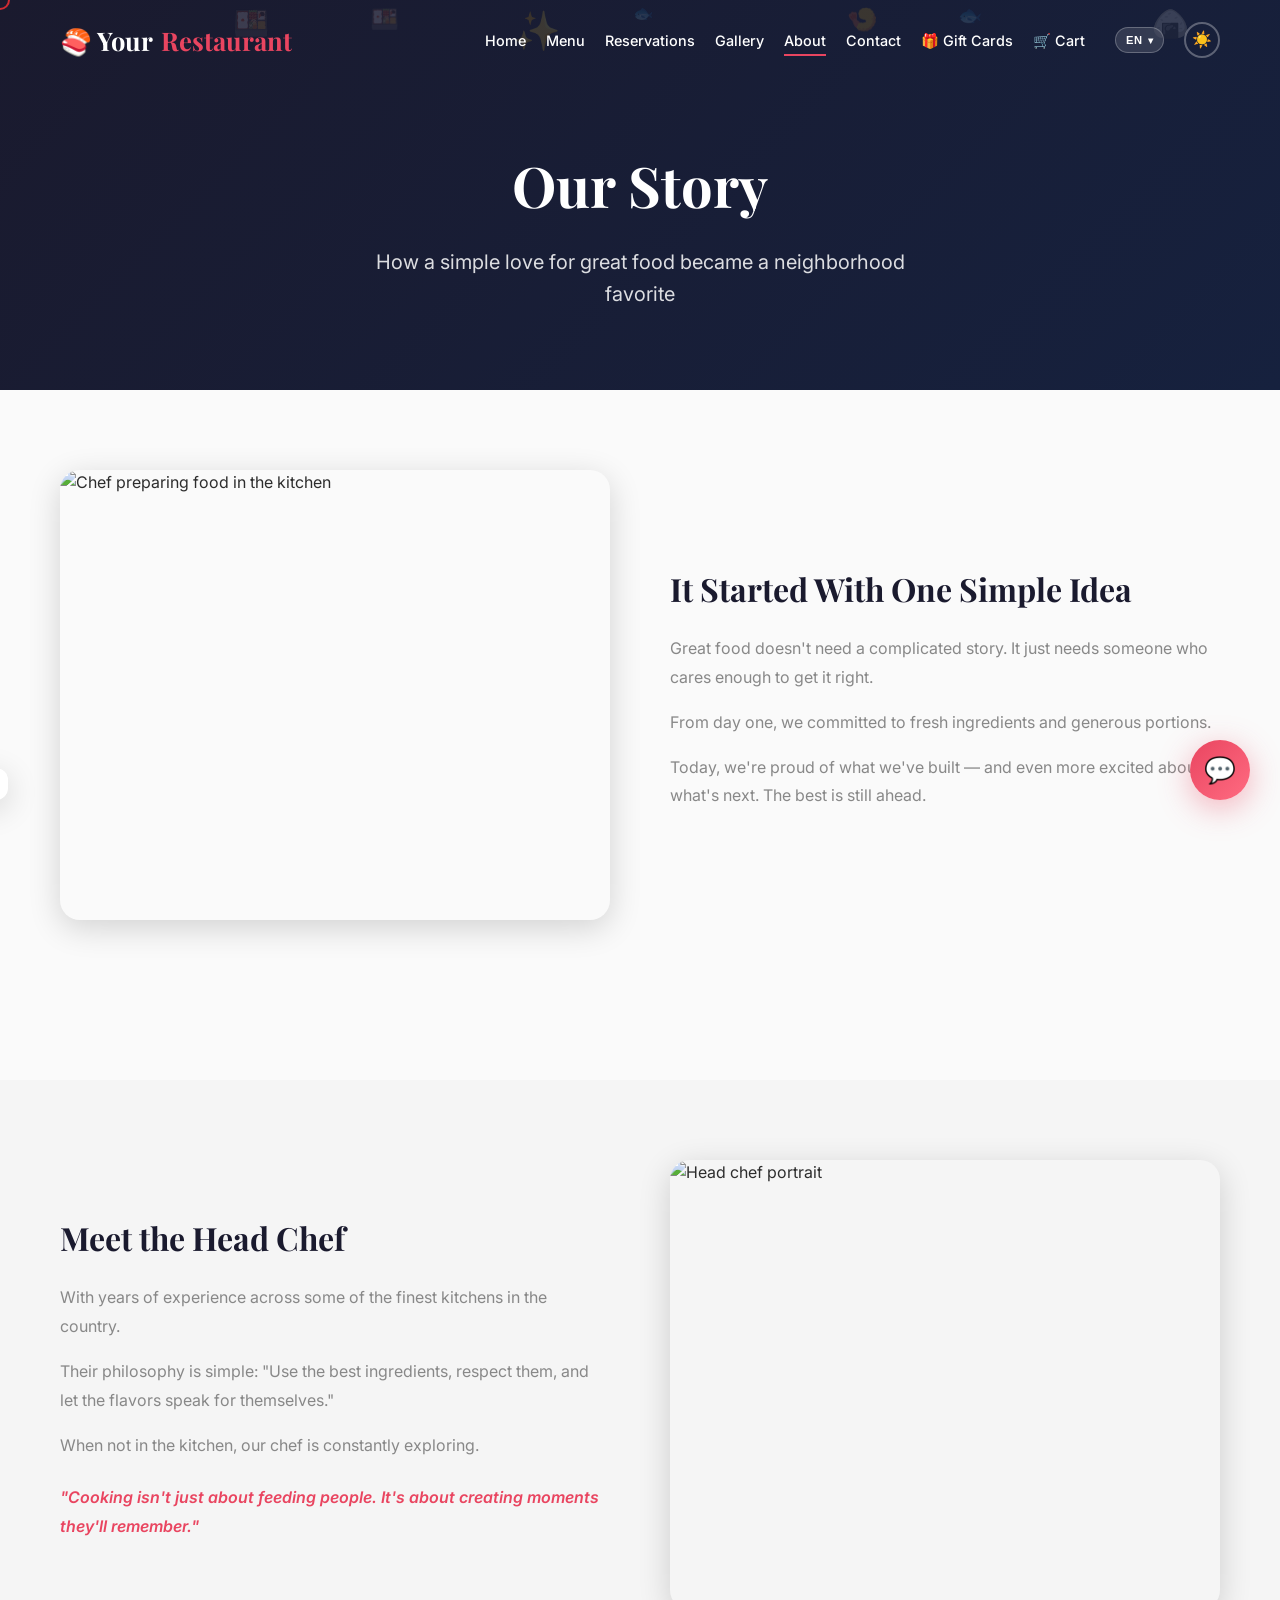
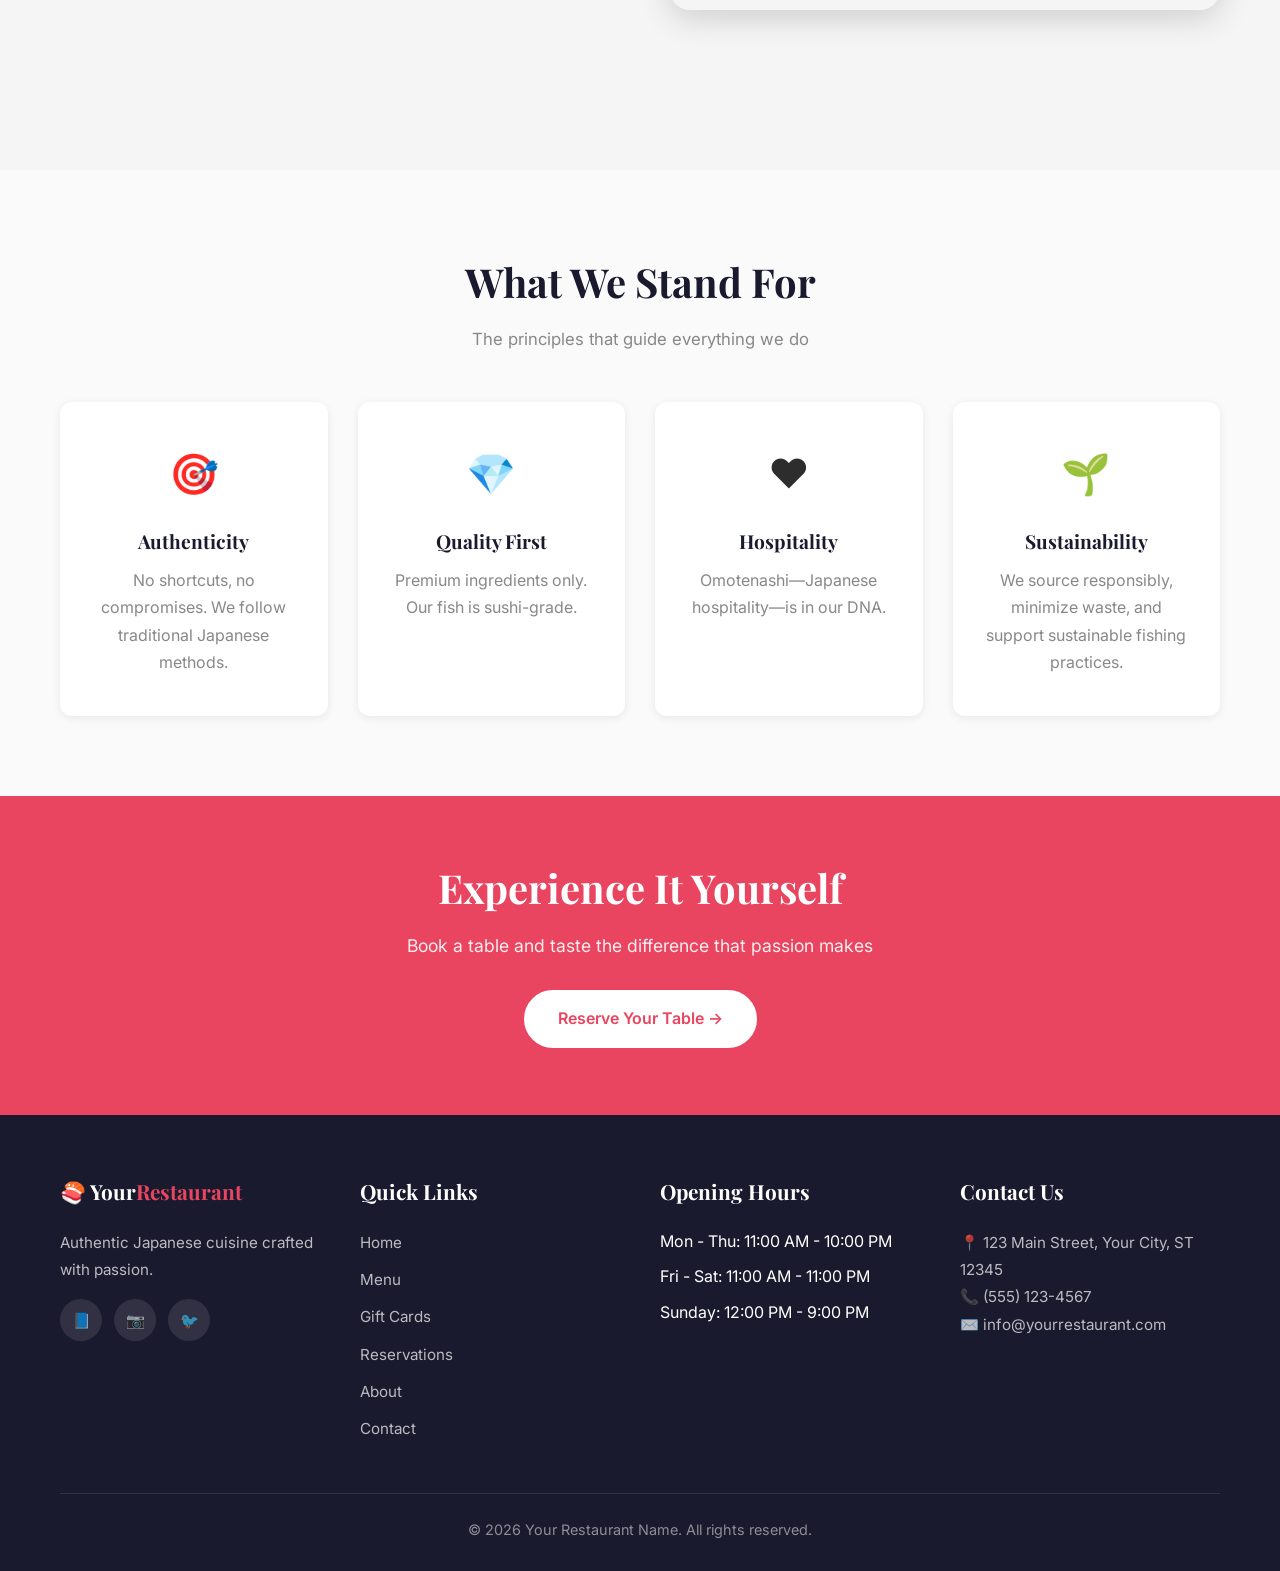
==== commit 10d6aff1: "feat: Add complete gift card system with Supabase integration" ====
--- a/about.html
+++ b/about.html
@@ -25,6 +25,7 @@
                     <li><a href="gallery.html" class="nav-link" data-i18n="nav.gallery">Gallery</a></li>
                     <li><a href="about.html" class="nav-link active">About</a></li>
                     <li><a href="contact.html" class="nav-link" data-i18n="nav.contact">Contact</a></li>
+                    <li><a href="giftcard-purchase.html" class="nav-link">🎁 Gift Cards</a></li>
                     <li>
                         <a href="cart.html" class="nav-link nav-cart">
                             🛒 <span data-i18n="nav.cart">Cart</span>
@@ -166,6 +167,7 @@
                     <ul>
                         <li><a href="index.html" data-i18n="nav.home">Home</a></li>
                         <li><a href="menu.html" data-i18n="nav.menu">Our Menu</a></li>
+                        <li><a href="giftcard-purchase.html">Gift Cards</a></li>
                         <li><a href="reservations.html" data-i18n="nav.reservations">Reservations</a></li>
                         <li><a href="about.html" data-i18n="nav.about">About Us</a></li>
                         <li><a href="contact.html" data-i18n="nav.contact">Contact</a></li>
